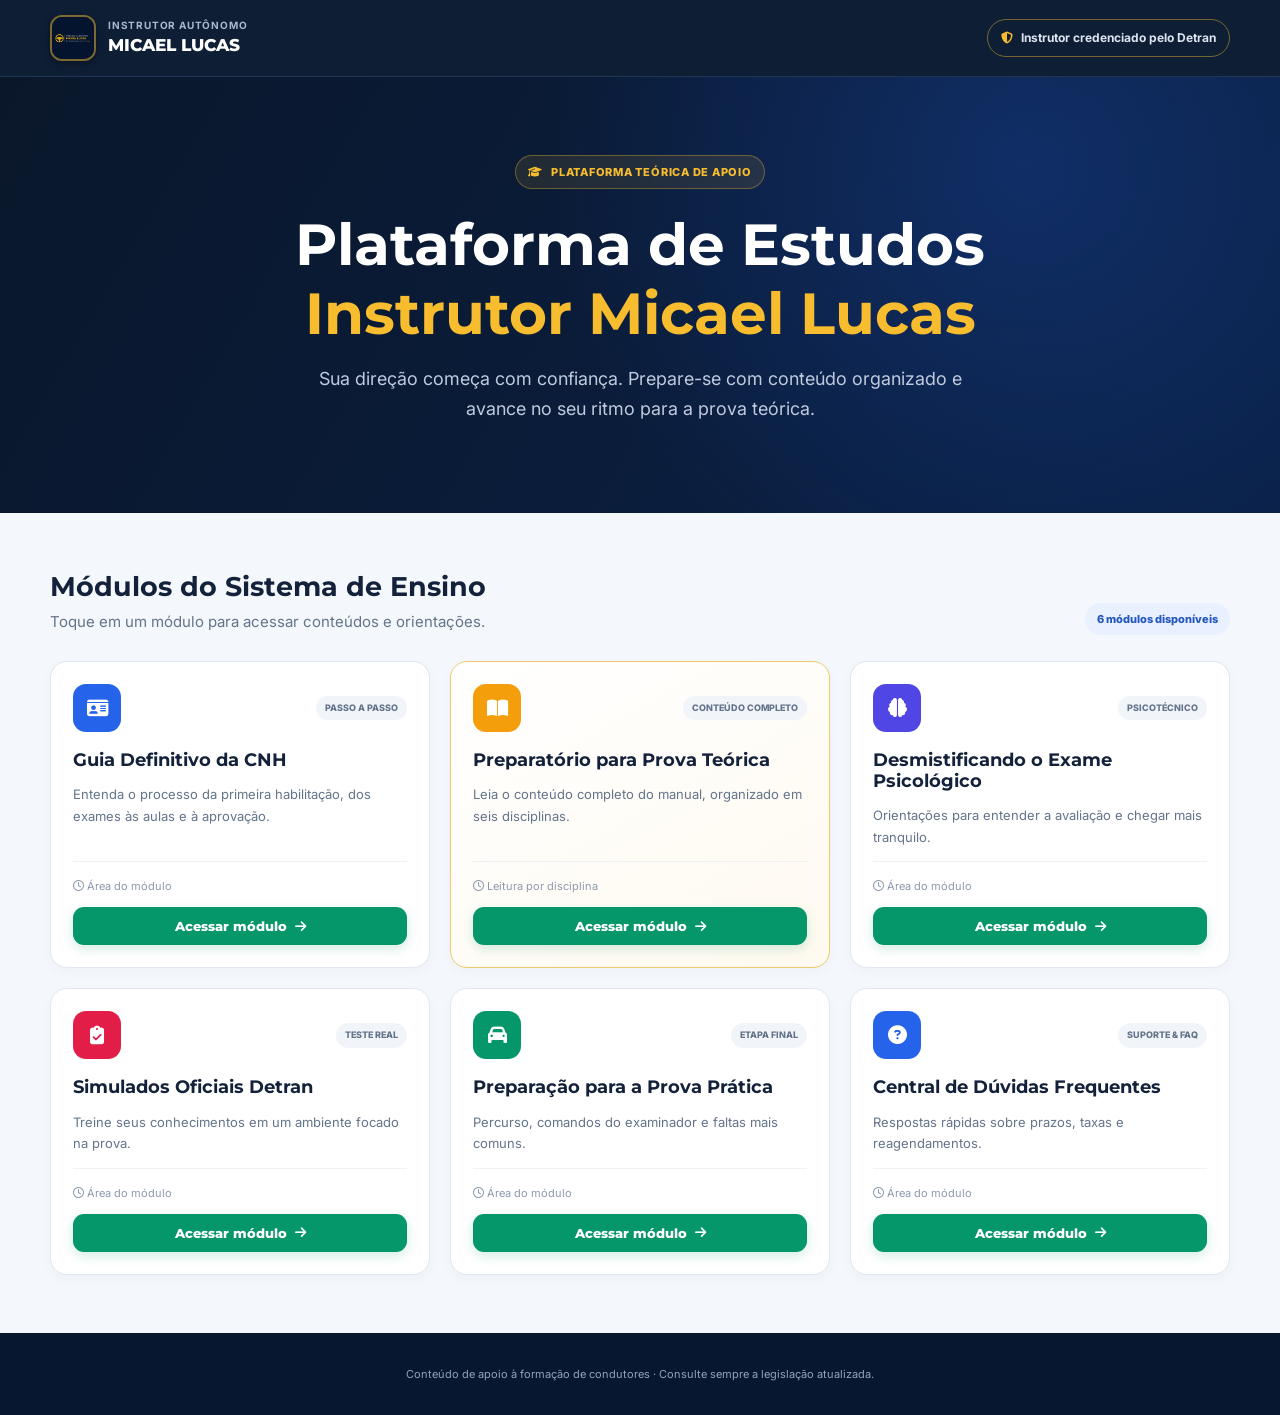
==== index.html @ 7f97b607 "Altera cor do botao Acessar modulo para verde" ====
<!doctype html><html lang="pt-BR"><head><meta charset="utf-8"><meta name="viewport" content="width=device-width,initial-scale=1"><title>Área do Aluno | Instrutor Micael Lucas</title><meta name="description" content="Apostila digital organizada para a preparação da prova teórica do Detran."><link rel="icon" type="image/jpeg" href="logomicaellucas.jpeg"><link rel="apple-touch-icon" href="logomicaellucas.jpeg"><link rel="preconnect" href="https://fonts.googleapis.com"><link rel="preconnect" href="https://fonts.gstatic.com" crossorigin><link href="https://fonts.googleapis.com/css2?family=Inter:wght@400;500;600;700&family=Montserrat:wght@600;700;800&display=swap" rel="stylesheet"><link href="https://cdnjs.cloudflare.com/ajax/libs/font-awesome/6.4.0/css/all.min.css" rel="stylesheet">
<style>
.study-visual{margin:30px 0;padding:22px;border-radius:16px;background:linear-gradient(135deg,#f7faff,#eef4ff);border:1px solid #dbe7fb}.study-visual-head{display:flex;align-items:center;gap:9px;margin-bottom:16px;font:800 14px Montserrat;color:#183766}.study-visual-grid{display:grid;grid-template-columns:repeat(3,1fr);gap:12px}.visual-card{min-height:125px;background:#fff;border:1px solid #dde6f2;border-radius:13px;padding:17px;display:flex;flex-direction:column;align-items:flex-start;gap:9px}.visual-card i{width:38px;height:38px;border-radius:10px;display:grid;place-items:center;background:color-mix(in srgb,var(--accent) 12%,white);color:var(--accent);font-size:17px}.visual-card strong{font:800 12px/1.35 Montserrat;color:#1c2d49}.visual-card span{color:#6c7b90;font:12px/1.45 Inter,sans-serif}.study-table-wrap{margin:30px 0;border:1px solid #dfe6ef;border-radius:15px;overflow:hidden}.study-table-title{display:flex;align-items:center;gap:9px;margin:0;padding:15px 18px;background:#f5f8fc;font:800 13px Montserrat;color:#263b5c}.study-table{width:100%;border-collapse:collapse;font:13px/1.5 Inter,sans-serif}.study-table th{background:#102746;color:#fff;text-align:left;padding:12px 15px;font-size:11px;text-transform:uppercase;letter-spacing:.04em}.study-table td{padding:12px 15px;border-top:1px solid #e6ebf2;vertical-align:top}.study-table tr:nth-child(even) td{background:#fafbfd}.exam-tip{margin:30px 0 5px;padding:17px 19px;border-left:4px solid var(--gold);border-radius:0 12px 12px 0;background:#fffbeb;font:14px/1.6 Inter,sans-serif;color:#54451b}.exam-tip strong{display:block;font-family:Montserrat,sans-serif;color:#7c5d00;margin-bottom:4px}.paper-content .study-visual,.paper-content .study-table-wrap,.paper-content .exam-tip{font-style:normal}.paper-content .study-visual p,.paper-content .study-table-wrap p,.paper-content .exam-tip p{margin:0}.paper-content .study-visual p:first-child:first-letter,.paper-content .study-table-wrap p:first-child:first-letter,.paper-content .exam-tip p:first-child:first-letter{float:none;font:inherit;margin:0;color:inherit}
:root{--navy:#07172f;--gold:#f7bd2f;--blue:#2563eb;--ink:#13213a;--muted:#64748b;--line:#e1e8f2;--bg:#f4f7fb;--green:#159669;--shadow:0 18px 45px #0f234117}*{box-sizing:border-box}html{scroll-behavior:smooth}body{margin:0;background:var(--bg);color:var(--ink);font:15px/1.65 Inter,sans-serif}button,input{font:inherit}button,a{cursor:pointer}a{text-decoration:none;color:inherit}h1,h2,h3{font-family:Montserrat,sans-serif;line-height:1.18;margin:0}.shell{width:min(1180px,calc(100% - 40px));margin:auto}
.topbar{position:sticky;top:0;z-index:50;background:#07172ff7;border-bottom:1px solid #203653;color:#fff}.nav{min-height:76px;display:flex;align-items:center;justify-content:space-between;gap:20px}.brand{display:flex;align-items:center;gap:12px}.brand-mark{width:43px;height:43px;border:1px solid #f7bd2f7a;border-radius:13px;display:grid;place-items:center;color:var(--gold)}.brand-logo{height:46px;width:46px;object-fit:cover;border-radius:12px;border:2px solid #f7bd2f7a;box-shadow:0 2px 8px #0006}.brand small{display:block;color:#aab8cd;font-weight:700;font-size:10px;letter-spacing:.08em}.brand strong{font:800 17px Montserrat}.credential{display:flex;align-items:center;gap:8px;padding:8px 13px;border:1px solid #f7bd2f73;border-radius:999px;color:#dce4ef;font-weight:700;font-size:12px}.credential i{color:var(--gold)}
.hero{background:radial-gradient(circle at 80% 20%,#2563eb3b,transparent 44%),linear-gradient(120deg,#0a172b,#0a2147);color:#fff;padding:78px 0 90px}.hero-inner{text-align:center;max-width:820px;margin:auto}.eyebrow{display:inline-flex;align-items:center;gap:8px;padding:7px 12px;border-radius:99px;background:#f7bd2f1a;border:1px solid #f7bd2f59;color:var(--gold);font-size:11px;font-weight:800;letter-spacing:.07em;text-transform:uppercase}.hero h1{font-size:clamp(36px,5vw,58px);margin:22px 0 16px}.hero h1 span{color:var(--gold)}.hero p{max-width:700px;color:#bfcbdd;font-size:18px;margin:auto}.btn{border:1px solid transparent;border-radius:11px;padding:12px 17px;font-weight:800;display:inline-flex;align-items:center;justify-content:center;gap:9px}.primary{background:var(--gold);color:#172033}
.section{padding:58px 0}.section-head{display:flex;align-items:end;justify-content:space-between;gap:24px;margin-bottom:26px}.section-head h2{font-size:27px}.section-head p{color:var(--muted);margin:7px 0 0}.pill{background:#e9f0ff;color:#2458bd;border-radius:99px;padding:7px 12px;font-size:11px;font-weight:800}.modules,.subjects{display:grid;grid-template-columns:repeat(3,1fr);gap:20px}.card,.subject{background:#fff;border:1px solid var(--line);border-radius:17px;padding:22px;box-shadow:0 4px 12px #0f172a08;transition:.2s;cursor:pointer}.card{display:flex;min-height:245px;flex-direction:column}.card:hover,.subject:hover{transform:translateY(-3px);box-shadow:var(--shadow)}.card-top{display:flex;justify-content:space-between;align-items:center;margin-bottom:18px}.icon{width:48px;height:48px;border-radius:13px;display:grid;place-items:center;background:var(--accent,#2563eb);color:#fff;font-size:19px}.tag{background:#f1f5f9;color:#64748b;border-radius:99px;padding:5px 9px;font-size:9px;font-weight:800}.card h3,.subject h3{font-size:18px}.card p,.subject p{color:var(--muted);font-size:13px}.card-foot{margin-top:auto;border-top:1px solid #edf1f6;padding-top:15px;display:flex;flex-direction:column;gap:12px;color:#8c99ad;font-size:11px}.card-action{width:100%;border:0;border-radius:11px;padding:11px 16px;background:#059669;color:#fff;font:800 13px Montserrat,sans-serif;display:inline-flex;align-items:center;justify-content:center;gap:8px;transition:.2s;box-shadow:0 4px 12px #0596692e}.card:hover .card-action{background:#047857}.card-action:disabled{color:#a4afbe}.featured{border-color:#eeca6d;background:linear-gradient(150deg,#fff,#fffaf0)}
.subhero{background:linear-gradient(120deg,var(--navy),#102f5d);color:#fff;padding:43px 0}.breadcrumb{display:flex;align-items:center;gap:9px;color:#aebbd0;font-size:12px;margin-bottom:20px;flex-wrap:wrap}.back-btn{border:1px solid #38506f;background:#122b4d;color:#fff;border-radius:9px;padding:8px 12px;font-weight:800;display:inline-flex;align-items:center;gap:8px}.subhero h1{font-size:clamp(30px,4vw,43px);margin:12px 0}.subhero p{color:#bdc9da;max-width:700px}.stats{display:flex;gap:10px;flex-wrap:wrap;margin-top:22px}.stat{background:#142d4f;border:1px solid #365171;padding:8px 12px;border-radius:9px;color:#d8e1ed;font-size:12px}.stat strong{color:var(--gold)}
.study-toolbar{background:#fff;border:1px solid var(--line);border-radius:16px;padding:18px 20px;margin-bottom:24px;display:flex;align-items:center;justify-content:space-between;gap:18px}.overall{flex:1}.overall-top{display:flex;justify-content:space-between;gap:12px;font-size:12px;font-weight:800}.progress-track{height:8px;border-radius:99px;background:#e9eef5;overflow:hidden;margin:9px 0}.progress-fill{height:100%;background:var(--blue);border-radius:inherit}.tip{color:var(--muted);font-size:12px;max-width:380px}.subject{position:relative;overflow:hidden}.subject:before{content:"";position:absolute;inset:0 auto 0 0;width:4px;background:var(--accent)}.number{position:absolute;right:18px;top:18px;color:#c7d0dc;font:800 26px Montserrat}.subject .icon{margin-bottom:18px}.subject p{min-height:62px}.subject-meta{display:flex;justify-content:space-between;color:#7e8da3;font-size:11px;font-weight:700}.subject button{width:100%;margin-top:17px;border:0;border-radius:10px;padding:11px;background:var(--navy);color:#fff;font-weight:800}.subject button:hover{background:var(--blue)}
.module-panel{max-width:850px;margin:auto;background:#fff;border:1px solid var(--line);border-radius:20px;padding:clamp(28px,5vw,56px);box-shadow:var(--shadow);text-align:center}.module-panel .icon{margin:0 auto 22px;width:64px;height:64px;font-size:25px}.module-panel h2{font-size:clamp(26px,4vw,38px);margin-bottom:14px}.module-panel p{color:var(--muted);font-size:16px;max-width:610px;margin:0 auto 28px}.module-panel .btn{background:var(--navy);color:#fff}.module-panel .soon{display:inline-block;margin-bottom:18px;padding:6px 11px;border-radius:99px;background:#fff4cf;color:#936600;font-size:11px;font-weight:800}
.reader{min-height:calc(100vh - 72px)}.reader-head{background:var(--navy);color:#fff;padding:24px 0}.reader-head-row{display:flex;justify-content:space-between;align-items:center;gap:24px}.reader-kicker{color:var(--gold);font-size:10px;font-weight:800;text-transform:uppercase}.reader-head h1{font-size:22px;margin-top:6px}.reader-actions{display:flex;gap:8px}.reader-actions .back-btn{background:transparent}.reader-progress{min-width:210px;color:#b9c6d8;font-size:11px;text-align:right}.reader-progress .progress-track{background:#2c405c}.reader-progress .progress-fill{background:var(--gold)}.reader-layout{display:grid;grid-template-columns:285px minmax(0,1fr);gap:28px;padding:30px 0 65px}.toc{position:sticky;top:102px;align-self:start;background:#fff;border:1px solid var(--line);border-radius:16px;overflow:hidden;max-height:calc(100vh - 125px);display:flex;flex-direction:column}.toc-head{padding:15px;border-bottom:1px solid var(--line)}.toc-title{font:800 13px Montserrat;margin-bottom:10px;display:flex;justify-content:space-between}.search{width:100%;border:1px solid #d5deea;border-radius:9px;padding:9px 11px}.toc-list{overflow:auto;padding:7px}.toc-item{width:100%;border:0;background:none;border-radius:9px;padding:9px;text-align:left;display:flex;gap:9px;align-items:center;color:#56657b;font-size:11px}.toc-item:hover{background:#f1f5f9}.toc-item.active{background:#eaf1ff;color:#1d4ed8;font-weight:800}.toc-item.done .page-dot{background:var(--green);color:#fff}.page-dot{width:27px;height:27px;flex:0 0 27px;border-radius:8px;background:#edf1f6;display:grid;place-items:center;font-size:9px}.reading-column{min-width:0}.paper{max-width:900px;margin:auto;background:#fff;border:1px solid var(--line);border-top:5px solid var(--accent,var(--blue));border-radius:18px;box-shadow:var(--shadow);padding:clamp(28px,5vw,62px);min-height:650px}.paper-label{display:flex;align-items:center;gap:8px;color:var(--accent,var(--blue));font-weight:800;font-size:11px;text-transform:uppercase;letter-spacing:.07em}.paper-label:before{content:"";width:22px;height:2px;background:currentColor}.paper h2{font-size:clamp(27px,4vw,39px);margin:12px 0 28px;padding-bottom:23px;border-bottom:1px solid var(--line)}.paper-content{font-family:Georgia,serif;font-size:18.5px;line-height:1.92;color:#26364e;max-width:760px}.paper-content p{margin:0 0 1.45em}.paper-content p:first-child:first-letter{float:left;font:700 55px/44px Montserrat;margin:8px 9px 0 0;color:var(--accent,var(--blue))}.reader-nav{max-width:900px;margin:24px auto 0;display:grid;grid-template-columns:1fr auto 1fr;align-items:center;gap:12px}.nav-btn{border:1px solid var(--line);background:#fff;border-radius:10px;padding:11px 15px;font-weight:800}.nav-btn.next{background:var(--blue);border-color:var(--blue);color:#fff;justify-self:end}.nav-btn:disabled{opacity:.35}.page-count{color:var(--muted);font-size:11px;font-weight:700}.empty{padding:22px;text-align:center;color:var(--muted)}.footer{background:var(--navy);color:#94a3b8;padding:32px 0;text-align:center;font-size:11px}
.subject-cover{overflow:hidden;border-radius:22px;background:linear-gradient(135deg,var(--accent),#07172f 82%);color:#fff;box-shadow:var(--shadow);margin-bottom:26px}.cover-inner{padding:clamp(32px,6vw,72px);display:grid;grid-template-columns:1fr auto;gap:35px;align-items:center}.cover-icon{width:110px;height:110px;border-radius:28px;background:#ffffff18;border:1px solid #ffffff38;display:grid;place-items:center;font-size:44px}.cover-kicker{font-size:11px;font-weight:800;letter-spacing:.1em;color:#fff3c4}.subject-cover h1{font-size:clamp(32px,5vw,54px);margin:12px 0}.subject-cover p{color:#e1e9f4;max-width:700px;font-size:16px}.cover-actions{display:flex;gap:11px;flex-wrap:wrap;margin-top:25px}.cover-actions .btn{background:#fff;color:var(--navy)}.cover-actions .outline{background:transparent;color:#fff;border-color:#ffffff66}.summary{background:#fff;border:1px solid var(--line);border-radius:18px;padding:clamp(22px,4vw,36px)}.summary-head{display:flex;justify-content:space-between;align-items:end;gap:20px;padding-bottom:18px;border-bottom:1px solid var(--line)}.summary-head h2{font-size:24px}.summary-head span{color:var(--muted);font-size:12px}.summary-list{display:grid;grid-template-columns:repeat(2,1fr);gap:9px 18px;padding-top:18px}.summary-item{border:1px solid #e8edf4;background:#f9fbfd;border-radius:11px;padding:12px;display:flex;align-items:center;gap:11px;text-align:left;color:#405069}.summary-item:hover{border-color:var(--accent);background:#fff}.summary-number{width:30px;height:30px;flex:0 0 30px;border-radius:9px;background:#e9eff8;display:grid;place-items:center;font-size:10px;font-weight:800}.summary-item.done .summary-number{background:var(--green);color:#fff}
@media(max-width:900px){.modules,.subjects{grid-template-columns:repeat(2,1fr)}.reader-layout{grid-template-columns:1fr}.toc{position:static;max-height:310px}.reader-progress{display:none}}@media(max-width:650px){.shell{width:min(100% - 26px,1180px)}.credential{display:none}.hero{padding:58px 0}.hero h1{font-size:35px}.modules,.subjects,.summary-list{grid-template-columns:1fr}.section{padding:42px 0}.section-head,.study-toolbar,.reader-head-row,.summary-head{align-items:flex-start;flex-direction:column}.cover-inner{grid-template-columns:1fr}.cover-icon{width:76px;height:76px;border-radius:20px;font-size:30px;grid-row:1}.reader-actions{width:100%}.reader-actions .back-btn{flex:1;justify-content:center}.paper{padding:28px 20px}.paper-content{font-size:16.5px}.reader-nav{grid-template-columns:1fr 1fr}.page-count{grid-column:1/-1;grid-row:1;text-align:center}.nav-btn{width:100%}.brand small{display:none}}
</style></head><body><header class="topbar"><div class="shell nav"><a class="brand" href="#inicio"><img src="logomicaellucas.jpeg" alt="Logo Instrutor Micael Lucas" class="brand-logo"><span><small>INSTRUTOR AUTÔNOMO</small><strong>MICAEL LUCAS</strong></span></a><span class="credential"><i class="fa-solid fa-shield-halved"></i> Instrutor credenciado pelo Detran</span></div></header><main id="app"></main><footer class="footer"><div class="shell">Conteúdo de apoio à formação de condutores · Consulte sempre a legislação atualizada.</div></footer>
<style>@media(max-width:650px){.study-visual-grid{grid-template-columns:1fr}.visual-card{min-height:0}.study-table-wrap{overflow-x:auto}.study-table{min-width:520px}.study-visual{padding:16px}}</style>
<script src="content/legislacao.js"></script><script src="content/direcao-defensiva.js"></script><script src="content/primeiros-socorros.js"></script><script src="content/cidadania.js"></script><script src="content/meio-ambiente.js"></script><script src="content/mecanica.js"></script>
<script>
const studyAids={
'legislacao:1':{v:[['fa-scale-balanced','CTB','Regras gerais do trânsito brasileiro'],['fa-building-columns','Sistema Nacional','Órgãos normativos e executivos'],['fa-road','Vias','Urbanas e rurais']],t:[['Estrutura','Função','Exemplo'],['Normativa','Cria e coordena normas','Contran e Cetran'],['Executiva','Aplica e fiscaliza','Senatran, Detran e órgãos rodoviários'],['Recursal','Julga recursos','Jari']],d:'Observe se a questão pergunta quem regulamenta, quem executa ou quem julga.'},
'legislacao:2':{v:[['fa-motorcycle','ACC e A','Ciclomotores e veículos de duas ou três rodas'],['fa-car-side','Categoria B','Automóveis dentro dos limites da categoria'],['fa-truck','C, D e E','Carga, passageiros e combinações']],t:[['Documento','Finalidade','Atenção'],['ACC','Condução de ciclomotores','Possui processo próprio'],['PPD','Permissão inicial para dirigir','Período probatório'],['CNH','Comprova a habilitação','Categoria compatível com o veículo']],d:'Memorize a diferença entre ACC, PPD e CNH.'},
'legislacao:3':{v:[['fa-arrow-right','Posicionamento','Respeite o lado e as faixas corretas'],['fa-car-rear','Distância','Mantenha espaço seguro à frente'],['fa-eye','Manobra segura','Observe, sinalize e execute']],t:[['Situação','Conduta segura','Evite'],['Ultrapassagem','Verificar sinalização e visibilidade','Iniciar sem espaço'],['Conversão','Sinalizar com antecedência','Mudança brusca'],['Marcha à ré','Somente pequenas manobras','Longas distâncias']],d:'Em circulação, pense na sequência: observar, sinalizar e executar com segurança.'},
'legislacao:4':{v:[['fa-triangle-exclamation','Infração','Descumprimento de norma'],['fa-file-invoice-dollar','Penalidade','Consequência administrativa'],['fa-gavel','Crime de trânsito','Responsabilidade penal']],t:[['Conceito','Representa','Consequência possível'],['Infração','Violação administrativa','Pontuação e multa'],['Penalidade','Medida aplicada','Suspensão ou cassação'],['Crime','Conduta penal','Detenção ou multa']],d:'Não confunda infração, penalidade e medida administrativa.'},
'legislacao:5':{v:[['fa-ban','Regulamentação','Obrigações e proibições'],['fa-triangle-exclamation','Advertência','Alerta de perigo'],['fa-circle-info','Indicação','Destinos e serviços']],t:[['Grupo','Função','Como estudar'],['Regulamentação','Determinar regras','Associe símbolo e obrigação'],['Advertência','Antecipar riscos','Identifique o perigo'],['Indicação','Orientar','Observe destinos e serviços']],d:'Estude as placas por família e finalidade.'},
'legislacao:6':{v:[['fa-road','Marcas viárias','Linhas e símbolos no pavimento'],['fa-traffic-light','Semáforos','Controlam os fluxos'],['fa-person','Gestos','Ordens de agentes e condutores']],t:[['Sinal','Local','Objetivo'],['Horizontal','Pavimento','Organizar movimentos'],['Semafórico','Interseções','Alternar passagem e parada'],['Gestos do agente','Operações','Dar ordens prioritárias']],d:'A ordem do agente prevalece sobre os demais sinais.'},
'direcao-defensiva:3':{v:[['fa-cloud-rain','Chuva','Reduza e amplie a distância'],['fa-moon','Pouca luz','Use corretamente a iluminação'],['fa-road-barrier','Via ruim','Antecipe buracos e obras']],t:[['Condição','Risco','Resposta'],['Chuva','Aquaplanagem','Menor velocidade e maior distância'],['Neblina','Baixa visibilidade','Iluminação e atenção'],['Pista irregular','Perda de controle','Evitar movimentos bruscos']],d:'Reduza a velocidade, aumente a distância e evite movimentos bruscos.'},
'direcao-defensiva:5':{v:[['fa-arrows-left-right','Espaço','Mantenha distância lateral'],['fa-car-burst','Previsão','Antecipe erros de terceiros'],['fa-gauge-simple-low','Velocidade','Adapte-se às condições']],t:[['Risco','Prevenção'],['Veículo da frente','Distância e atenção'],['Veículo de trás','Evitar frenagem brusca'],['Cruzamentos','Reduzir e observar'],['Curvas','Entrar em velocidade compatível']],d:'Conduza de modo a evitar o acidente mesmo diante do erro de outra pessoa.'},
'primeiros-socorros:1':{v:[['fa-shield-halved','Proteger','Evite que o acidente aumente'],['fa-triangle-exclamation','Sinalizar','Avise os demais usuários'],['fa-phone','Socorrer','Acione atendimento']],t:[['Ordem','Objetivo'],['1. Proteger','Segurança da cena'],['2. Sinalizar','Prevenir novos acidentes'],['3. Acionar','Chamar o serviço adequado'],['4. Avaliar','Observar sem agravar']],d:'A primeira obrigação é impedir novos acidentes.'},
'primeiros-socorros:3':{v:[['fa-lungs','Respiração','Observe se a vítima respira'],['fa-heart-pulse','Circulação','Verifique os sinais'],['fa-user-doctor','Treinamento','Técnicas avançadas exigem preparo']],t:[['Faça','Não faça'],['Acione o socorro','Não ofereça líquidos'],['Proteja e acalme','Não mova sem necessidade'],['Siga orientações','Não improvise técnicas']],d:'Desconfie de alternativas que mandam movimentar a vítima sem necessidade.'},
'meio-ambiente:3':{v:[['fa-smog','Emissões','Gases da combustão'],['fa-filter','Catalisador','Reduz substâncias nocivas'],['fa-screwdriver-wrench','Manutenção','Motor regulado polui menos']],t:[['Problema','Causa','Prevenção'],['Fumaça','Combustão inadequada','Revisão do motor'],['Consumo elevado','Manutenção deficiente','Inspeções periódicas'],['Ruído','Escapamento alterado','Conservar o sistema']],d:'Veículo bem conservado reduz consumo, ruído e poluentes.'},
'mecanica:4':{v:[['fa-circle-stop','Freio de serviço','Reduz ou para o veículo'],['fa-hand','Estacionamento','Mantém o veículo parado'],['fa-triangle-exclamation','Falhas','Ruídos ou perda de eficiência']],t:[['Sinal','Risco','Providência'],['Pedal diferente','Falha no sistema','Parar e avaliar'],['Ruído','Desgaste','Inspeção especializada'],['Desvio ao frear','Frenagem desigual','Manutenção imediata']],d:'Qualquer alteração nos freios exige avaliação.'},
'mecanica:6':{v:[['fa-circle-dot','Pneus','Calibragem e sulcos'],['fa-lightbulb','Iluminação','Ver e ser visto'],['fa-toolbox','Equipamentos','Itens obrigatórios']],t:[['Verificação','Observar','Quando'],['Pneus','Pressão e desgaste','Regularmente'],['Luzes','Funcionamento','Antes de dirigir à noite'],['Fluidos','Nível e vazamentos','Conforme o fabricante']],d:'Manutenção preventiva é mais segura que esperar uma falha.'}
};
function renderStudyAid(s,chapter){const a=studyAids[`${s.slug}:${chapter.number}`];if(!a)return'';let visual=`<section class="study-visual"><div class="study-visual-head"><i class="fa-solid fa-diagram-project"></i> Entenda visualmente</div><div class="study-visual-grid">${a.v.map(x=>`<div class="visual-card"><i class="fa-solid ${x[0]}"></i><strong>${x[1]}</strong><span>${x[2]}</span></div>`).join('')}</div></section>`;let table='';if(a.t){let [heads,...rows]=a.t;table=`<section class="study-table-wrap"><h3 class="study-table-title"><i class="fa-solid fa-table-list"></i> Quadro de revisão</h3><table class="study-table"><thead><tr>${heads.map(h=>`<th>${h}</th>`).join('')}</tr></thead><tbody>${rows.map(r=>`<tr>${r.map(c=>`<td>${c}</td>`).join('')}</tr>`).join('')}</tbody></table></section>`}return visual+table+`<aside class="exam-tip"><strong><i class="fa-solid fa-lightbulb"></i> Atenção para a prova</strong>${a.d}</aside>`}
</script>
<script>
const app=document.querySelector('#app'),subjects=window.manualSubjects||[];
const modules=[['#2563eb','fa-id-card','PASSO A PASSO','Guia Definitivo da CNH','Entenda o processo da primeira habilitação, dos exames às aulas e à aprovação.'],['#f59e0b','fa-book-open','CONTEÚDO COMPLETO','Preparatório para Prova Teórica','Leia o conteúdo completo do manual, organizado em seis disciplinas.'],['#4f46e5','fa-brain','PSICOTÉCNICO','Desmistificando o Exame Psicológico','Orientações para entender a avaliação e chegar mais tranquilo.'],['#e11d48','fa-clipboard-check','TESTE REAL','Simulados Oficiais Detran','Treine seus conhecimentos em um ambiente focado na prova.'],['#059669','fa-car','ETAPA FINAL','Preparação para a Prova Prática','Percurso, comandos do examinador e faltas mais comuns.'],['#2563eb','fa-circle-question','SUPORTE & FAQ','Central de Dúvidas Frequentes','Respostas rápidas sobre prazos, taxas e reagendamentos.']];
const chapterPlan={legislacao:[['Fundamentos da Legislação e Sistema de Trânsito',0,2],['Habilitação, Categorias e Documentos',2,5],['Normas de Circulação e Conduta',5,8],['Infrações, Penalidades e Crimes de Trânsito',8,11],['Sinalização Vertical e Placas',11,18],['Sinalização Horizontal, Semafórica e Gestos',18,22]],'direcao-defensiva':[['Princípios da Direção Defensiva',0,1],['Atenção, Comportamento e Responsabilidade',1,3],['Condições Adversas da Via e do Clima',3,6],['Condições do Condutor, Álcool e Sono',6,9],['Prevenção de Colisões e Condução Segura',9,14]],'primeiros-socorros':[['Segurança no Local do Acidente',0,1],['Sinalização e Acionamento do Socorro',1,2],['Avaliação da Vítima e Reanimação',2,4],['Desmaio, Choque e Hemorragias',4,6],['Fraturas, Traumas e Ferimentos',6,10]],cidadania:[['Cidadania, Direitos e Deveres no Trânsito',0,1],['Educação, Respeito e Campanhas de Trânsito',1,2],['Convivência Social e Mobilidade',2,3]],'meio-ambiente':[['Trânsito e Preservação do Meio Ambiente',0,1],['Órgãos Ambientais e Responsabilidade',1,2],['Poluição Veicular e Controle de Emissões',2,3],['Poluição Sonora, Água e Sustentabilidade',3,5]],mecanica:[['Manutenção Preventiva e Funcionamento do Veículo',0,1],['Motor e Sistema de Alimentação',1,2],['Transmissão e Conjunto de Força',2,3],['Sistema de Freios',3,4],['Direção, Suspensão e Segurança',4,5],['Pneus, Equipamentos e Cuidados Essenciais',5,7]]};
function totals(){return subjects.reduce((n,s)=>n+s.pages.length,0)}function esc(v){return v.replace(/[&<>"']/g,c=>({'&':'&amp;','<':'&lt;','>':'&gt;','"':'&quot;',"'":'&#39;'}[c]))}function paras(t){let a=t.match(/[^.!?]+[.!?]+|[^.!?]+$/g)||[t],g=[],c='';a.forEach(s=>{if(c.length>480){g.push(c.trim());c=''}c+=s+' '});if(c.trim())g.push(c.trim());return g.map(p=>'<p>'+esc(p)+'</p>').join('')}function topicTitle(p,i){let h=p.text.split(/[.!?]/)[0].replace(/^Capítulo\s+\d+\s*-?\s*/i,'').trim().replace(/\s+/g,' ');if(h.length>78)h=h.slice(0,78).replace(/\s+\S*$/,'')+'…';return h.length>7?h:'Tópico '+(i+1)}
function home(){app.innerHTML=`<section class="hero"><div class="shell hero-inner"><span class="eyebrow"><i class="fa-solid fa-graduation-cap"></i> Plataforma teórica de apoio</span><h1>Plataforma de Estudos<br><span>Instrutor Micael Lucas</span></h1><p>Sua direção começa com confiança. Prepare-se com conteúdo organizado e avance no seu ritmo para a prova teórica.</p></div></section><section class="section"><div class="shell"><div class="section-head"><div><h2>Módulos do Sistema de Ensino</h2><p>Toque em um módulo para acessar conteúdos e orientações.</p></div><span class="pill">6 módulos disponíveis</span></div><div class="modules">${modules.map((m,i)=>`<article class="card ${i===1?'featured':''}" data-module="${i}" style="--accent:${m[0]}"><div class="card-top"><span class="icon"><i class="fa-solid ${m[1]}"></i></span><span class="tag">${m[2]}</span></div><h3>${m[3]}</h3><p>${m[4]}</p><div class="card-foot"><span><i class="fa-regular fa-clock"></i> ${i===1?'Leitura por disciplina':'Área do módulo'}</span><button class="card-action" type="button">Acessar módulo <i class="fa-solid fa-arrow-right"></i></button></div></article>`).join('')}</div></div></section>`;document.querySelectorAll('[data-module]').forEach(b=>b.onclick=()=>location.hash='modulo/'+b.dataset.module)}
function guideCNH(){app.innerHTML=`<section class="subhero"><div class="shell"><div class="breadcrumb"><button class="back-btn" onclick="location.hash='inicio'"><i class="fa-solid fa-arrow-left"></i> Voltar ao início</button><span>Início</span><i class="fa-solid fa-chevron-right"></i><span>Guia Definitivo da CNH</span></div><span class="eyebrow"><i class="fa-solid fa-id-card"></i> PASSO A PASSO</span><h1>Guia Definitivo da CNH</h1><p>Tudo que você precisa saber sobre o processo da primeira habilitação, do início ao fim, de forma clara e sem enrolação.</p></div></section><section class="section"><div class="shell"><style>.guide-steps{display:flex;flex-direction:column;gap:0}.guide-step{display:grid;grid-template-columns:64px 1fr;gap:0 24px;position:relative}.guide-step:not(:last-child):before{content:'';position:absolute;left:31px;top:64px;bottom:0;width:2px;background:linear-gradient(var(--step-color,#2563eb),#e1e8f2);z-index:0}.guide-step-badge{width:64px;height:64px;border-radius:50%;background:var(--step-color,#2563eb);color:#fff;display:grid;place-items:center;font:800 22px Montserrat;flex-shrink:0;position:relative;z-index:1;box-shadow:0 4px 16px color-mix(in srgb,var(--step-color,#2563eb) 40%,transparent)}.guide-step-body{background:#fff;border:1px solid var(--line);border-left:4px solid var(--step-color,#2563eb);border-radius:0 16px 16px 0;padding:22px 26px;margin-bottom:28px}.guide-step-body h3{font:800 18px Montserrat;color:var(--ink);margin:0 0 10px;display:flex;align-items:center;gap:10px}.guide-step-body h3 i{color:var(--step-color,#2563eb)}.guide-step-body p{color:#455268;font-size:15px;line-height:1.7;margin:0 0 10px}.guide-step-body p:last-child{margin:0}.guide-tip{margin-top:14px;padding:12px 16px;border-radius:10px;background:color-mix(in srgb,var(--step-color,#2563eb) 9%,white);border:1px solid color-mix(in srgb,var(--step-color,#2563eb) 22%,white);font-size:13px;color:#3a4e6a;display:flex;gap:10px;align-items:flex-start}.guide-tip i{margin-top:2px;color:var(--step-color,#2563eb);flex-shrink:0}.guide-highlight{display:inline-block;background:var(--gold);color:#172033;border-radius:6px;padding:2px 8px;font-weight:800;font-size:14px}.guide-link{color:#2563eb;font-weight:700;text-decoration:underline}.guide-cats{display:flex;gap:10px;flex-wrap:wrap;margin-top:12px}.guide-cat{border:1px solid var(--line);border-radius:10px;padding:10px 14px;background:#f9fbfd;font-size:13px;font-weight:700;color:#2c3e55;display:flex;align-items:center;gap:8px}.guide-cat i{color:var(--step-color,#2563eb)}.guide-badge-ok{display:inline-flex;align-items:center;gap:6px;background:#dcfce7;color:#166534;border-radius:99px;padding:4px 11px;font-size:12px;font-weight:800}@media(max-width:600px){.guide-step{grid-template-columns:44px 1fr}.guide-step-badge{width:44px;height:44px;font-size:16px}.guide-step:not(:last-child):before{left:21px;top:44px}}</style><div class="section-head"><div><h2>Como tirar sua CNH — Passo a Passo</h2><p>Siga cada etapa com atenção. Não pule nenhuma!</p></div><span class="pill">7 etapas</span></div><div class="guide-steps"><div class="guide-step" style="--step-color:#7c3aed"><div class="guide-step-badge">1</div><div class="guide-step-body"><h3><i class="fa-solid fa-mobile-screen-button"></i> Baixe o aplicativo CNH Digital Brasil</h3><p>O ponto de partida de tudo é o <strong>aplicativo CNH Digital Brasil</strong>, disponível gratuitamente para <strong>Android</strong> e <strong>iPhone</strong>.</p><p>Dentro do aplicativo você vai realizar o <strong>Curso Teórico Online</strong> — assista todas as aulas e ao concluir o próprio app emite o <strong>Certificado de Conclusão</strong>. Guarde esse certificado, ele será exigido no Detran.</p><div class="guide-tip"><i class="fa-solid fa-circle-info"></i><span>Você não precisa imprimir nada. O certificado fica salvo digitalmente no próprio aplicativo.</span></div></div></div><div class="guide-step" style="--step-color:#2563eb"><div class="guide-step-badge">2</div><div class="guide-step-body"><h3><i class="fa-solid fa-building-columns"></i> Vá ao Detran para iniciar o processo</h3><p>Com o curso concluído, dirija-se pessoalmente a um posto do <strong>Detran</strong> para dar início à sua primeira habilitação. Leve o celular com o aplicativo da CNH Digital Brasil para que eles possam <strong>identificar sua conclusão do curso</strong>.</p><p>No Detran você vai:</p><ul style="margin:8px 0 12px;padding-left:20px;color:#455268;font-size:15px;line-height:2"><li>Escolher a <strong>categoria</strong> desejada (veja abaixo)</li><li>Agendar o <strong>exame psicotécnico</strong> (eles já indicam a clínica credenciada)</li><li>Pagar a <strong>taxa inicial</strong></li></ul><div class="guide-cats"><div class="guide-cat"><i class="fa-solid fa-motorcycle"></i> Apenas <strong>A</strong> (moto)</div><div class="guide-cat"><i class="fa-solid fa-car-side"></i> Apenas <strong>B</strong> (carro)</div><div class="guide-cat"><i class="fa-solid fa-car-side"></i><i class="fa-solid fa-motorcycle"></i> <strong>AB</strong> (moto + carro)</div></div><div class="guide-tip"><i class="fa-solid fa-triangle-exclamation"></i><span>As categorias <strong>C, D e E</strong> (caminhão, ônibus, combinados) só podem ser tiradas depois que você já tiver a categoria <strong>B</strong>.</span></div><div class="guide-tip" style="margin-top:8px"><i class="fa-solid fa-circle-dollar-to-slot"></i><span>A taxa paga no Detran é em torno de <span class="guide-highlight">R$ 180</span>. Este valor pode ser reajustado — verifique o valor atual no balcão.</span></div></div></div><div class="guide-step" style="--step-color:#0891b2"><div class="guide-step-badge">3</div><div class="guide-step-body"><h3><i class="fa-solid fa-brain"></i> Faça o exame psicotécnico</h3><p>No dia agendado, compareça à clínica indicada pelo Detran para realizar o <strong>exame psicotécnico</strong> (avaliação psicológica).</p><p>O resultado sai em até <span class="guide-highlight">7 dias</span>. Se não passar, fique tranquilo: você tem direito a um <strong>reteste gratuito</strong> — e muitas vezes o reteste é apenas na atividade em que você teve dificuldade.</p><div class="guide-tip"><i class="fa-solid fa-lightbulb"></i><span>Não é difícil. O segredo é <strong>prestar atenção</strong> durante as atividades e não se apressar. Respire fundo e vá com calma.</span></div></div></div><div class="guide-step" style="--step-color:#059669"><div class="guide-step-badge">4</div><div class="guide-step-body"><h3><i class="fa-solid fa-file-pen"></i> Estude e agende a prova teórica</h3><p>Com o psicotécnico aprovado, o próximo passo é a <strong>prova teórica</strong>. Esta plataforma tem o <strong>conteúdo completo</strong> organizado e simulados para você se preparar com segurança.</p><p>O agendamento é feito pelo site oficial do Detran-BA:</p><a class="guide-link" href="https://servicos.detran.ba.gov.br/" target="_blank" rel="noopener"><i class="fa-solid fa-arrow-up-right-from-square"></i> servicos.detran.ba.gov.br</a><div class="guide-tip" style="margin-top:14px"><i class="fa-solid fa-calendar-clock"></i><span>Agende assim que o resultado do psicotécnico aparecer no aplicativo CNH Digital Brasil. Com a alta demanda, a data mais próxima costuma ter no mínimo <strong>20 dias de espera</strong> — não deixe para última hora.</span></div></div></div><div class="guide-step" style="--step-color:#f59e0b"><div class="guide-step-badge">5</div><div class="guide-step-body"><h3><i class="fa-solid fa-car"></i> Aulas práticas com o Instrutor Micael Lucas</h3><p>Aprovado na teórica, chegou a hora das <strong>aulas práticas</strong>! O Instrutor Micael Lucas vai te guiar em tudo, do zero à aprovação.</p><p>Não sabe dirigir ainda? <strong>Sem problema</strong> — ele te ensina do absoluto início e te deixa pronto para enfrentar a prova com confiança.</p><ul style="margin:8px 0 12px;padding-left:20px;color:#455268;font-size:15px;line-height:2"><li>O mesmo <strong>carro e moto</strong> que você treina é o que você usa na prova</li><li>O instrutor <strong>vai com você</strong> no dia da prova prática</li><li>As provas práticas acontecem toda <strong>terça-feira</strong></li><li>Só é possível fazer <strong>um veículo por vez</strong> (moto ou carro)</li></ul><div class="guide-tip"><i class="fa-solid fa-star"></i><span>Você entra na prova conhecendo o veículo, o instrutor e o percurso — isso faz toda a diferença!</span></div></div></div><div class="guide-step" style="--step-color:#e11d48"><div class="guide-step-badge">6</div><div class="guide-step-body"><h3><i class="fa-solid fa-flag-checkered"></i> Prova prática — é a reta final!</h3><p>Com as aulas concluídas, você está pronto para a <strong>prova prática</strong>. Lembre-se: as provas são realizadas todas as <strong>terças-feiras</strong> e você faz <strong>um veículo por vez</strong>.</p><p>Se tiver feito a categoria AB, primeiro você faz a prova de um veículo e, depois de aprovado, agenda a prova do outro.</p><div class="guide-tip"><i class="fa-solid fa-check-circle"></i><span>O Instrutor Micael Lucas acompanha você até o final. Confie no treino — você chega preparado!</span></div></div></div><div class="guide-step" style="--step-color:#4f46e5"><div class="guide-step-badge">7</div><div class="guide-step-body"><h3><i class="fa-solid fa-id-card"></i> PPD e CNH definitiva — missão cumprida!</h3><p>Concluídas todas as etapas, você receberá a <strong>PPD (Permissão Para Dirigir)</strong>. Você fica com ela por <span class="guide-highlight">1 ano</span> dirigindo sem infrações graves.</p><p>Após esse período, sem pendências, sua <strong>CNH definitiva</strong> é emitida automaticamente.</p><div class="guide-tip"><i class="fa-solid fa-shield-halved"></i><span>Durante o ano da PPD, dirija com responsabilidade — qualquer infração grave pode reiniciar o prazo ou suspender seu direito.</span></div><div style="margin-top:16px"><span class="guide-badge-ok"><i class="fa-solid fa-check"></i> Você tem carteira de motorista!</span></div></div></div></div><div style="text-align:center;margin-top:10px"><button class="btn primary" onclick="location.hash='inicio'"><i class="fa-solid fa-arrow-left"></i> Voltar ao início</button></div></div></section>`}
function modulePage(index){const m=modules[index];if(!m){location.hash='inicio';return}if(Number(index)===1){location.hash='biblioteca';return}if(Number(index)===0){guideCNH();return}if(Number(index)===3){location.href='simulados.html';return}app.innerHTML=`<section class="subhero"><div class="shell"><div class="breadcrumb"><button class="back-btn" onclick="location.hash='inicio'"><i class="fa-solid fa-arrow-left"></i> Voltar ao início</button><span>Início</span><i class="fa-solid fa-chevron-right"></i><span>${m[3]}</span></div><span class="eyebrow"><i class="fa-solid ${m[1]}"></i> ${m[2]}</span><h1>${m[3]}</h1><p>${m[4]}</p></div></section><section class="section"><div class="shell"><div class="module-panel" style="--accent:${m[0]}"><span class="icon"><i class="fa-solid ${m[1]}"></i></span><span class="soon">CONTEÚDO EM PREPARAÇÃO</span><h2>Este módulo terá sua própria área</h2><p>O espaço já está organizado dentro do sistema. Aqui poderão entrar aulas, orientações, exercícios e materiais específicos deste módulo sem alterar a página inicial.</p><button class="btn" onclick="location.hash='inicio'"><i class="fa-solid fa-arrow-left"></i> Voltar aos módulos</button></div></div></section>`}
function library(){let total=totals();app.innerHTML=`<section class="subhero"><div class="shell"><div class="breadcrumb"><button class="back-btn" onclick="location.hash='inicio'"><i class="fa-solid fa-arrow-left"></i> Voltar ao início</button><span>Área do aluno</span><i class="fa-solid fa-chevron-right"></i><span>Apostila</span></div><span class="eyebrow"><i class="fa-solid fa-book-open"></i> Apostila digital</span><h1>Matérias da apostila</h1><p>Escolha uma matéria para abrir diretamente suas páginas de leitura.</p><div class="stats"><span class="stat"><strong>${subjects.length}</strong> matérias</span><span class="stat"><strong>${total}</strong> páginas no total</span></div></div></section><section class="section"><div class="shell"><div class="section-head"><div><h2>Escolha uma matéria</h2><p>Acesse o conteúdo completo e navegue pelas páginas de leitura.</p></div><span class="pill">Leitura por matéria</span></div><div class="subjects">${subjects.map((s,i)=>`<article class="subject" data-subject="${s.slug}" style="--accent:${s.accent}"><span class="number">${String(i+1).padStart(2,'0')}</span><span class="icon"><i class="fa-solid ${s.icon}"></i></span><h3>${s.title}</h3><p>${s.description}</p><div class="subject-meta"><span>${s.pages.length} páginas</span><span>Conteúdo completo</span></div><button type="button">Abrir matéria <i class="fa-solid fa-arrow-right"></i></button></article>`).join('')}</div></div></section>`;document.querySelectorAll('[data-subject]').forEach(b=>{let s=subjects.find(x=>x.slug===b.dataset.subject);b.onclick=()=>location.hash=`disciplina/${s.slug}/${s.pages[0].page}`})}
function cover(slug){let s=subjects.find(x=>x.slug===slug);if(!s){location.hash='biblioteca';return}let start=s.pages[0];app.innerHTML=`<section class="section"><div class="shell"><div class="breadcrumb"><button class="back-btn" onclick="location.hash='biblioteca'"><i class="fa-solid fa-arrow-left"></i> Voltar às disciplinas</button></div><article class="subject-cover" style="--accent:${s.accent}"><div class="cover-inner"><div><span class="cover-kicker">Apostila digital · Disciplina ${subjects.indexOf(s)+1}</span><h1>${s.title}</h1><p>${s.description}</p><div class="stats"><span class="stat"><strong>${s.pages.length}</strong> páginas</span></div><div class="cover-actions"><button class="btn" data-start><i class="fa-solid fa-book-open"></i> Começar leitura</button><button class="btn outline" onclick="document.querySelector('.summary').scrollIntoView({behavior:'smooth'})"><i class="fa-solid fa-list"></i> Ver sumário</button></div></div><span class="cover-icon"><i class="fa-solid ${s.icon}"></i></span></div></article><section class="summary" style="--accent:${s.accent}"><div class="summary-head"><div><span class="cover-kicker" style="color:${s.accent}">Visão geral</span><h2>Sumário</h2></div><span>${s.pages.length} tópicos de estudo</span></div><div class="summary-list">${s.pages.map((p,i)=>`<button class="summary-item" data-page="${p.page}"><span class="summary-number">${i+1}</span><span>${topicTitle(p,i)}</span></button>`).join('')}</div></section></div></section>`;document.querySelector('[data-start]').onclick=()=>location.hash=`disciplina/${s.slug}/${start.page}`;bind(s);scrollTo({top:0,behavior:'smooth'})}
function items(s,current,q=''){q=q.trim().toLowerCase();let ps=s.pages.map((p,i)=>({p,i})).filter(x=>!q||x.p.text.toLowerCase().includes(q)||topicTitle(x.p,x.i).toLowerCase().includes(q));if(!ps.length)return'<div class="empty">Nenhum assunto encontrado.</div>';return ps.map(({p,i})=>`<button class="toc-item ${p.page===current?'active':''}" data-page="${p.page}"><span class="page-dot">${i+1}</span><span>${topicTitle(p,i)}</span></button>`).join('')}function bind(s){document.querySelectorAll('[data-page]').forEach(b=>b.onclick=()=>location.hash=`disciplina/${s.slug}/${b.dataset.page}`)}function chaptersFor(s){return(chapterPlan[s.slug]||[[s.title,0,s.pages.length]]).map((c,i)=>({title:c[0],start:c[1],end:c[2],count:c[2]-c[1],number:i+1}))}function chapterItems(s,currentPage,q=''){q=q.trim().toLowerCase();let currentIndex=s.pages.findIndex(p=>p.page===Number(currentPage)),list=chaptersFor(s).filter(c=>!q||c.title.toLowerCase().includes(q));if(!list.length)return'<div class="empty">Nenhum capítulo encontrado.</div>';return list.map(c=>`<button class="toc-item ${currentIndex>=c.start&&currentIndex<c.end?'active':''}" data-chapter-start="${c.start}"><span class="page-dot">${c.number}</span><span style="display:flex;min-width:0;flex-direction:column;gap:2px"><strong style="font-size:12px;line-height:1.35">${c.title}</strong><small style="color:#8a98aa;font-size:10px">${c.count} ${c.count===1?'página':'páginas'}</small></span></button>`).join('')}function bindChapters(s){document.querySelectorAll('[data-chapter-start]').forEach(b=>b.onclick=()=>location.hash=`disciplina/${s.slug}/${s.pages[Number(b.dataset.chapterStart)].page}`)}
function reader(slug,requested){let s=subjects.find(x=>x.slug===slug);if(!s){location.hash='biblioteca';return}let i=s.pages.findIndex(p=>p.page===Number(requested));if(i<0)i=0;let p=s.pages[i],chapters=chaptersFor(s),chapter=chapters.find(c=>i>=c.start&&i<c.end)||chapters[0],chapterPage=i-chapter.start+1,isChapterStart=i===chapter.start,bodyText=p.text;if(i===0){bodyText=bodyText.replace(/^Capítulo\s+\d+\s*-\s*/i,'');if(bodyText.startsWith(s.title))bodyText=bodyText.slice(s.title.length).trim()}app.innerHTML=`<section class="reader"><div class="reader-head"><div class="shell reader-head-row"><div><span class="reader-kicker">Apostila digital</span><h1>${s.title}</h1></div><div class="reader-actions"><button class="back-btn" onclick="location.hash='biblioteca'"><i class="fa-solid fa-arrow-left"></i> Voltar às matérias</button></div></div></div><div class="shell reader-layout"><aside class="toc"><div class="toc-head"><div class="toc-title"><span>Capítulos da matéria</span><span>${chapters.length} capítulos</span></div><input class="search" id="search" type="search" placeholder="Buscar capítulo..."></div><div class="toc-list" id="toc">${chapterItems(s,p.page)}</div></aside><article class="reading-column"><div class="paper ${isChapterStart?'chapter-opening':'continuation'}" style="--accent:${s.accent}">${isChapterStart?`<span class="paper-label">Capítulo ${chapter.number}</span><h2>${chapter.title}</h2>`:''}<div class="paper-content">${isChapterStart?renderStudyAid(s,chapter):''}${paras(bodyText)}</div></div><div class="reader-nav"><button class="nav-btn" id="prev" ${i===0?'disabled':''}><i class="fa-solid fa-arrow-left"></i> Página anterior</button><span class="page-count">Página ${chapterPage} de ${chapter.count}</span><button class="nav-btn next" id="next" ${i===s.pages.length-1?'disabled':''}>Próxima página <i class="fa-solid fa-arrow-right"></i></button></div></article></div></section>`;prev.onclick=()=>go(s,i-1);next.onclick=()=>go(s,i+1);search.oninput=e=>{toc.innerHTML=chapterItems(s,p.page,e.target.value);bindChapters(s)};bindChapters(s);scrollTo({top:0,behavior:'smooth'})}function go(s,i){if(i>=0&&i<s.pages.length)location.hash=`disciplina/${s.slug}/${s.pages[i].page}`}
function router(){let r=(location.hash||'#inicio').slice(1).split('/');if(r[0]==='biblioteca')library();else if(r[0]==='simulados')location.href='simulados.html';else if(r[0]==='simulado')location.href='simulado.html?id=1';else if(r[0]==='disciplina')reader(r[1],r[2]);else if(r[0]==='modulo')modulePage(Number(r[1]));else home()}addEventListener('hashchange',router);router();
</script>
<script>document.addEventListener('DOMContentLoaded',function(){const iframe=document.querySelector('.playlist-frame iframe');if(iframe)iframe.src='https://www.youtube.com/embed/p0fCmRAM8wI?list=PLe8yNCAQGI10xQUNb6T5pSFF9lykBoKL1&index=1&rel=0'});addEventListener('hashchange',function(){setTimeout(function(){const iframe=document.querySelector('.playlist-frame iframe');if(iframe)iframe.src='https://www.youtube.com/embed/p0fCmRAM8wI?list=PLe8yNCAQGI10xQUNb6T5pSFF9lykBoKL1&index=1&rel=0'},50)})</script></body></html>
<style>.playlist-card{background:#fff;border:1px solid #e1e8f2;border-radius:18px;padding:22px;margin-bottom:26px;box-shadow:0 4px 12px #0f172a08}.playlist-card h2{font:800 24px Montserrat;margin:0 0 6px;color:#13213a}.playlist-card p{color:#64748b;margin:0 0 18px}.playlist-frame{position:relative;width:100%;aspect-ratio:16/9;overflow:hidden;border-radius:13px;background:#07172f}.playlist-frame iframe{position:absolute;inset:0;width:100%;height:100%;border:0}</style>
<script>(function(){function injectPlaylist(){if(!location.hash.startsWith('#biblioteca')||document.querySelector('.playlist-card'))return;const subjects=document.querySelector('.subjects');if(!subjects)return;const card=document.createElement('section');card.className='playlist-card';card.innerHTML='<h2><i class="fa-brands fa-youtube" style="color:#e11d48;margin-right:8px"></i>Aulas em vídeo</h2><p>Assista à playlist completa sem sair da plataforma.</p><div class="playlist-frame"><iframe src="https://www.youtube.com/embed/videoseries?list=PLe8yNCAQGI10xQUNb6T5pSFF9lykBoKL1" title="Playlist de aulas do Instrutor Micael Lucas" loading="lazy" allow="accelerometer; autoplay; clipboard-write; encrypted-media; gyroscope; picture-in-picture; web-share" allowfullscreen></iframe></div>';subjects.parentElement.insertBefore(card,subjects)}addEventListener('hashchange',function(){setTimeout(injectPlaylist,0)});setTimeout(injectPlaylist,0)})();</script>
<style>.study-choice-grid{display:grid;grid-template-columns:repeat(2,minmax(0,1fr));gap:22px;max-width:900px;margin:auto}.study-choice-card{background:#fff;border:1px solid var(--line);border-radius:20px;padding:34px 30px;box-shadow:var(--shadow);text-align:center}.study-choice-card h2{font-size:23px;margin:16px 0 10px}.study-choice-card p{color:var(--muted);min-height:52px;margin:0 auto 24px;max-width:330px}.study-choice-icon{width:70px;height:70px;border-radius:20px;display:grid;place-items:center;margin:auto;font-size:30px}.video-choice .study-choice-icon{background:#ffe8ed;color:#e11d48}.book-choice .study-choice-icon{background:#e8efff;color:#2563eb}.study-choice-card .btn{width:100%;background:var(--navy);color:#fff}.video-choice .btn{background:#e11d48}@media(max-width:650px){.study-choice-grid{grid-template-columns:1fr}.study-choice-card{padding:28px 22px}}</style><script>function studyChoice(){app.innerHTML='<section class="subhero"><div class="shell"><div class="breadcrumb"><button class="back-btn" onclick="location.hash=\'inicio\'"><i class="fa-solid fa-arrow-left"></i> Voltar ao início</button><span>Início</span><i class="fa-solid fa-chevron-right"></i><span>Área de Estudos</span></div><span class="eyebrow"><i class="fa-solid fa-book-open-reader"></i> ÁREA DE ESTUDOS</span><h1>Como você quer estudar?</h1><p>Escolha o formato que combina melhor com o seu ritmo de preparação.</p></div></section><section class="section"><div class="shell"><div class="study-choice-grid"><article class="study-choice-card video-choice"><span class="study-choice-icon"><i class="fa-solid fa-circle-play"></i></span><h2>Estudar por videoaula</h2><p>Assista às aulas em vídeo e acompanhe o conteúdo de forma prática e didática.</p><button class="btn" onclick="location.hash=\'videoaulas\'"><i class="fa-brands fa-youtube"></i> Estudar por videoaula</button></article><article class="study-choice-card book-choice"><span class="study-choice-icon"><i class="fa-solid fa-book-open"></i></span><h2>Estudar por apostila</h2><p>Leia o conteúdo completo organizado por disciplinas e avance no seu ritmo.</p><button class="btn" onclick="location.hash=\'biblioteca\'"><i class="fa-solid fa-book-open"></i> Estudar por apostila</button></article></div></div></section>'}const oldModulePage=modulePage;modulePage=function(index){if(Number(index)===1){studyChoice();return}oldModulePage(index)}</script>
<script>function videoPage(){app.innerHTML='<section class="subhero"><div class="shell"><div class="breadcrumb"><button class="back-btn" onclick="location.hash=\'modulo/1\'"><i class="fa-solid fa-arrow-left"></i> Voltar à área de estudos</button><span>Área de Estudos</span><i class="fa-solid fa-chevron-right"></i><span>Videoaulas</span></div><span class="eyebrow"><i class="fa-brands fa-youtube"></i> VIDEOAULAS</span><h1>Aulas em vídeo</h1><p>Assista às aulas sem sair da plataforma.</p></div></section><section class="section"><div class="shell"><div class="playlist-card"><h2><i class="fa-brands fa-youtube" style="color:#e11d48;margin-right:8px"></i>Playlist de aulas</h2><p>Escolha uma aula na playlist para começar seus estudos.</p><div class="playlist-frame"><iframe src="https://www.youtube.com/embed/p0fCmRAM8wI?list=PLe8yNCAQGI10xQUNb6T5pSFF9lykBoKL1&index=1&rel=0" title="Videoaulas" allow="accelerometer; autoplay; clipboard-write; encrypted-media; gyroscope; picture-in-picture; web-share" allowfullscreen></iframe></div></div></div></section>'}addEventListener('hashchange',function(){if(location.hash==='#videoaulas'){videoPage()}if(location.hash==='#biblioteca'){setTimeout(function(){const p=document.querySelector('.playlist-card');if(p)p.remove()},0)}})</script>
<script>const videoLessons=[['p0fCmRAM8wI','Aula 01 — CNH do Brasil — Curso Teórico DETRAN Completo'],['xQnfTIXiNUw','Aula 02'],['JlSlFJRYzEQ','Aula 03'],['6uXf3mwiqRU','Aula 04'],['Ip-eAD_rVew','Aula 05'],['pBkwqer5sTQ','Aula 06'],['1PBnKXzpPGc','Aula 07'],['9a8Am9J_Exc','Aula 08'],['vPx-Z9zoOJ4','Aula 09'],['EIhoQc5o43w','Aula 10'],['OXd5h27f0H0','Aula 11'],['VZ8mfw2frE8','Aula 12'],['cAaxRJN1zFQ','Aula 13'],['4S7fGehZSCU','Aula 14'],['N2gJovwGrZQ','Aula 15'],['BfANwiVNlXY','Aula 16']];function videoPage(){app.innerHTML='<section class="subhero"><div class="shell"><div class="breadcrumb"><button class="back-btn" onclick="location.hash=\'modulo/1\'"><i class="fa-solid fa-arrow-left"></i> Voltar à área de estudos</button><span>Área de Estudos</span><i class="fa-solid fa-chevron-right"></i><span>Videoaulas</span></div><span class="eyebrow"><i class="fa-brands fa-youtube"></i> VIDEOAULAS</span><h1>Aulas em vídeo</h1><p>Escolha uma aula para começar seus estudos.</p></div></section><section class="section"><div class="shell"><div class="video-layout"><div class="playlist-card"><div class="playlist-frame"><iframe id="lesson-player" src="https://www.youtube.com/embed/'+videoLessons[0][0]+'?rel=0" title="'+videoLessons[0][1]+'" allow="accelerometer; autoplay; clipboard-write; encrypted-media; gyroscope; picture-in-picture; web-share" allowfullscreen></iframe></div><h2 id="lesson-title" class="lesson-title">'+videoLessons[0][1]+'</h2></div><div class="lesson-list">'+videoLessons.map((v,i)=>'<button class="lesson-button '+(i===0?'active':'')+'" data-video="'+v[0]+'" data-title="'+v[1]+'"><span class="lesson-number">'+String(i+1).padStart(2,'0')+'</span><span>'+v[1]+'</span><i class="fa-solid fa-play"></i></button>').join('')+'</div></div></div></section>';document.querySelectorAll('.lesson-button').forEach(b=>b.onclick=()=>{document.querySelector('#lesson-player').src='https://www.youtube.com/embed/'+b.dataset.video+'?rel=0';document.querySelector('#lesson-player').title=b.dataset.title;document.querySelector('#lesson-title').textContent=b.dataset.title;document.querySelectorAll('.lesson-button').forEach(x=>x.classList.remove('active'));b.classList.add('active')})}</script>
<style>.video-layout{display:grid;grid-template-columns:minmax(0,1fr) 360px;gap:22px;align-items:start}.lesson-title{font-size:20px;margin:18px 4px 0}.lesson-list{display:flex;flex-direction:column;gap:8px;max-height:620px;overflow:auto}.lesson-button{display:flex;align-items:center;gap:11px;width:100%;padding:12px 13px;border:1px solid var(--line);border-radius:11px;background:#fff;color:#405069;text-align:left;font-weight:700;font-size:13px;cursor:pointer}.lesson-button:hover,.lesson-button.active{border-color:#e11d48;background:#fff5f7;color:#b91c3b}.lesson-number{width:30px;height:30px;flex:0 0 30px;border-radius:8px;background:#edf1f6;display:grid;place-items:center;font-size:10px}.lesson-button.active .lesson-number{background:#e11d48;color:#fff}.lesson-button i{margin-left:auto;font-size:11px}.lesson-button span:nth-child(2){flex:1}@media(max-width:900px){.video-layout{grid-template-columns:1fr}.lesson-list{max-height:none}}</style>
<script>if(typeof videoLessons!=='undefined')videoLessons[0][1]='Aula 1'</script>
<style>.video-credit{max-width:920px;margin:18px 0 0;padding:13px 16px;border:1px solid #f7bd2f55;border-radius:11px;background:#f7bd2f12;color:#dbe6f5;font-size:12px;line-height:1.6}.video-credit strong{color:#f7bd2f}</style><script>function addVideoCredit(){if(location.hash!=='#videoaulas'||document.querySelector('.video-credit'))return;const box=document.querySelector('.subhero .shell');if(!box)return;const credit=document.createElement('div');credit.className='video-credit';credit.innerHTML='<strong>Créditos e direitos autorais:</strong> todas as aulas pertencem ao Professor Renan, do canal Auto Escola em Minutos. Os vídeos são aulas gratuitas disponibilizadas no YouTube, e as visualizações são direcionadas diretamente para o canal original. Esta plataforma não é vendida: ela é disponibilizada exclusivamente para os alunos do Instrutor Micael Lucas.';box.appendChild(credit)}addEventListener('hashchange',function(){setTimeout(addVideoCredit,0)});setTimeout(addVideoCredit,0)</script>
<script>addEventListener('hashchange',function(){setTimeout(function(){const c=document.querySelector('.video-credit');if(c)c.innerHTML=c.innerHTML.replace('todas as aulas pertencem ao Professor Renan','todas as aulas são de direito reservado ao Professor Renan')},10)})</script>
<style>.psycho-content{max-width:1000px;margin:auto}.psycho-card{background:#fff;border:1px solid var(--line);border-radius:18px;padding:25px;margin-bottom:20px;box-shadow:0 4px 12px #0f172a08}.psycho-card h2{font-size:22px;margin-bottom:12px}.psycho-card p,.psycho-card li{color:#455268;line-height:1.7}.psycho-card ul{padding-left:22px}.psycho-example{width:100%;display:block;border:1px solid var(--line);border-radius:14px;margin-top:16px}.psycho-note{padding:14px 16px;border-left:4px solid var(--gold);background:#fffbeb;color:#54451b;border-radius:0 10px 10px 0;font-size:13px}</style><script>function psychotestPage(){app.innerHTML='<section class="subhero"><div class="shell"><div class="breadcrumb"><button class="back-btn" onclick="location.hash=\'inicio\'"><i class="fa-solid fa-arrow-left"></i> Voltar ao início</button><span>Início</span><i class="fa-solid fa-chevron-right"></i><span>Psicoteste</span></div><span class="eyebrow"><i class="fa-solid fa-brain"></i> PREPARAÇÃO</span><h1>Psicoteste do Detran</h1><p>Entenda a avaliação psicológica e pratique habilidades importantes para dirigir com segurança.</p></div></section><section class="section"><div class="shell psycho-content"><article class="psycho-card"><h2>O que é avaliado?</h2><p>A avaliação psicológica, conhecida popularmente como psicoteste, verifica características importantes para a condução segura.</p><ul><li>Atenção concentrada e dividida;</li><li>Memória e percepção visual;</li><li>Raciocínio lógico;</li><li>Coordenação motora;</li><li>Controle emocional e tomada de decisões;</li><li>Comportamento e responsabilidade no trânsito.</li></ul></article><article class="psycho-card"><h2>Como se preparar</h2><ul><li>Durma bem e alimente-se normalmente;</li><li>Chegue com antecedência e leve documento oficial;</li><li>Preste atenção às instruções do psicólogo;</li><li>Faça os exercícios com calma, sem tentar adivinhar respostas;</li><li>Não é uma prova de legislação, placas ou direção.</li></ul><div class="psycho-note"><strong>Importante:</strong> o resultado depende da avaliação profissional. Os exercícios abaixo servem apenas para familiarização e treino.</div></article><article class="psycho-card"><h2>Exemplos de exercícios</h2><p>Veja alguns formatos de atividades que podem desenvolver atenção, memória, raciocínio e percepção visual.</p><img class="psycho-example" src="assets/psicoteste-exemplos.svg" alt="Infográfico com exemplos de treino de atenção, memória visual, raciocínio e percepção"></article><article class="psycho-card"><h2>Resultado e recurso</h2><p>Se o resultado for inapto, procure a clínica ou o Detran-BA para saber os prazos e procedimentos de nova avaliação ou recurso. As regras podem mudar, por isso confirme sempre nos canais oficiais.</p><button class="btn" onclick="location.hash=\'inicio\'"><i class="fa-solid fa-arrow-left"></i> Voltar aos módulos</button></article></div></section>'}const previousModulePage=modulePage;modulePage=function(index){if(Number(index)===2){psychotestPage();return}previousModulePage(index)}</script>
<style>.faq-content{max-width:950px;margin:auto}.faq-intro{background:#fff;border:1px solid var(--line);border-radius:18px;padding:24px;margin-bottom:20px}.faq-intro p{color:var(--muted);margin:8px 0 0}.faq-list{display:grid;gap:12px}.faq-item{background:#fff;border:1px solid var(--line);border-radius:14px;overflow:hidden}.faq-item summary{cursor:pointer;list-style:none;padding:18px 20px;font:800 15px Montserrat;color:var(--ink);display:flex;align-items:center;justify-content:space-between;gap:15px}.faq-item summary::-webkit-details-marker{display:none}.faq-item summary:after{content:'+';font:800 22px Inter;color:var(--blue)}.faq-item[open] summary:after{content:'−'}.faq-answer{padding:0 20px 18px;color:#455268;line-height:1.7;font-size:14px}.faq-answer strong{color:var(--ink)}.faq-contact{margin-top:20px;background:#eef4ff;border:1px solid #cbdcff;border-radius:14px;padding:18px;color:#29476f;font-size:14px}</style><script>function faqPage(){const faqs=[['O que preciso fazer primeiro para tirar a CNH?','Inicie o processo no Detran-BA, faça o cadastro e siga as etapas indicadas: avaliação psicológica, exames, curso teórico, prova teórica, aulas práticas e prova prática. A ordem e os procedimentos devem ser confirmados no canal oficial do Detran.'],['O que é o psicoteste?','É a avaliação psicológica realizada por profissional credenciado. Ela pode avaliar atenção, memória, raciocínio, percepção, coordenação e controle emocional. Não é uma prova de legislação.'],['Como estudar para a prova teórica?','Use a apostila por disciplina, assista às videoaulas e faça os simulados. Estude um pouco todos os dias e revise os assuntos em que tiver mais dificuldade.'],['O que levar no dia da avaliação psicológica?','Leve documento oficial com foto, comprovante ou guia exigida pelo atendimento e chegue com antecedência. Confirme previamente com a clínica se há alguma exigência adicional.'],['O que acontece se eu não passar no psicoteste?','Procure a clínica ou o Detran-BA para saber o motivo registrado, os prazos e as regras para nova avaliação ou recurso. Não deixe de confirmar o procedimento oficial.'],['Como funciona a prova teórica?','A prova verifica o conteúdo estudado, incluindo legislação, sinalização, direção defensiva, primeiros socorros, cidadania, meio ambiente e mecânica. O formato e a quantidade de questões devem ser confirmados no Detran-BA.'],['Posso fazer simulados várias vezes?','Sim. Repetir os simulados ajuda a identificar os temas que precisam de revisão. O simulado é uma ferramenta de treino e não substitui a prova oficial.'],['Como são as aulas práticas?','Nas aulas práticas você aprende comandos, controle do veículo, circulação, estacionamento e os procedimentos cobrados no exame. Siga as orientações do instrutor e pratique com segurança.'],['Se eu reprovar, posso tentar novamente?','Em regra, existem procedimentos para refazer exames, mas os prazos, taxas e agendamentos devem ser confirmados diretamente com o Detran-BA ou com o instrutor.'],['Esta plataforma substitui o Detran ou a autoescola?','Não. Ela é uma plataforma de apoio disponibilizada aos alunos do Instrutor Micael Lucas. Para regras, taxas, documentos e agendamentos, consulte sempre o Detran-BA.']];app.innerHTML='<section class="subhero"><div class="shell"><div class="breadcrumb"><button class="back-btn" onclick="location.hash=\'inicio\'"><i class="fa-solid fa-arrow-left"></i> Voltar ao início</button><span>Início</span><i class="fa-solid fa-chevron-right"></i><span>Central de Dúvidas</span></div><span class="eyebrow"><i class="fa-solid fa-circle-question"></i> SUPORTE AO ALUNO</span><h1>Central de Dúvidas</h1><p>Encontre respostas rápidas para estudar e avançar no processo da sua habilitação.</p></div></section><section class="section"><div class="shell faq-content"><div class="faq-intro"><h2>Perguntas frequentes</h2><p>Abra uma pergunta para ver a resposta. Se sua dúvida não estiver aqui, fale diretamente com o Instrutor Micael Lucas.</p></div><div class="faq-list">'+faqs.map((f,i)=>'<details class="faq-item" '+(i===0?'open':'')+'><summary>'+f[0]+'</summary><div class="faq-answer">'+f[1]+'</div></details>').join('')+'</div><div class="faq-contact"><strong>Importante:</strong> informações sobre taxas, datas, documentos e procedimentos podem mudar. Confirme sempre no Detran-BA e nos canais oficiais.</div></div></section>'}const moduleBeforeFaq=modulePage;modulePage=function(index){if(Number(index)===5){faqPage();return}moduleBeforeFaq(index)}</script>
<style>@media(max-width:650px){html,body{width:100%;overflow-x:hidden}.shell{width:calc(100% - 24px);max-width:none}.topbar{position:sticky}.nav{min-height:64px;gap:10px}.brand{gap:8px}.brand-logo{width:38px;height:38px}.brand strong{font-size:14px}.hero{padding:44px 0 52px}.hero h1{font-size:clamp(30px,9vw,40px);line-height:1.12;margin:16px 0 12px}.hero p{font-size:15px;line-height:1.55}.section{padding:30px 0}.section-head{gap:12px;margin-bottom:18px}.section-head h2{font-size:22px}.section-head p{font-size:13px}.modules,.subjects{grid-template-columns:1fr;gap:14px}.card,.subject{padding:18px;border-radius:14px;min-height:0}.card h3,.subject h3{font-size:17px}.card p,.subject p{font-size:13px;min-height:0}.card-foot{gap:8px;align-items:flex-end}.card-action{font-size:12px;text-align:right}.subhero{padding:28px 0 32px}.subhero h1{font-size:clamp(27px,8vw,37px);margin:10px 0}.subhero p{font-size:14px;line-height:1.55;margin:8px 0 0}.breadcrumb{gap:6px;font-size:11px;margin-bottom:14px}.back-btn{padding:8px 10px;font-size:11px}.eyebrow{font-size:10px;padding:6px 10px}.module-panel{padding:26px 18px;border-radius:16px}.module-panel h2{font-size:25px}.module-panel p{font-size:14px}.study-choice-grid,.video-layout{grid-template-columns:1fr;gap:14px}.study-choice-card{padding:24px 18px}.study-choice-card h2{font-size:20px}.study-choice-card p{min-height:0;font-size:13px}.playlist-card,.psycho-card,.faq-intro{padding:17px;border-radius:14px}.playlist-card h2,.psycho-card h2,.faq-intro h2{font-size:20px}.playlist-card p{font-size:13px}.playlist-frame{border-radius:10px}.lesson-list{gap:7px}.lesson-button{padding:10px;font-size:12px;gap:8px}.lesson-number{width:27px;height:27px;flex-basis:27px}.lesson-title{font-size:17px}.psycho-card p,.psycho-card li,.faq-answer{font-size:13px}.psycho-example{border-radius:10px}.faq-item summary{padding:15px;font-size:13px;line-height:1.4}.faq-answer{padding:0 15px 15px}.faq-contact{font-size:12px;padding:14px}.reader-head{padding:18px 0}.reader-head h1{font-size:19px}.reader-layout{padding:18px 0 40px;gap:16px}.toc{max-height:240px;border-radius:12px}.toc-head{padding:12px}.toc-title{font-size:12px}.paper{padding:22px 16px;border-radius:14px;min-height:0}.paper h2{font-size:27px;margin:10px 0 20px;padding-bottom:16px}.paper-content{font-size:16px;line-height:1.75}.paper-content p{margin-bottom:1.15em}.reader-nav{gap:8px;margin-top:16px}.nav-btn{padding:10px 8px;font-size:11px}.footer{padding:24px 12px;font-size:10px}.stats{gap:7px}.stat{font-size:11px;padding:7px 9px}.summary{padding:18px;border-radius:14px}.summary-list{grid-template-columns:1fr}.summary-item{font-size:12px}.cover-inner{padding:28px 20px}.subject-cover h1{font-size:32px}.cover-actions .btn,.module-panel .btn,.study-choice-card .btn{width:100%}.btn{padding:11px 13px;font-size:12px}.video-credit{font-size:11px;padding:11px 12px}.video-credit strong{display:inline}.guide-step{grid-template-columns:38px 1fr;gap:0 12px}.guide-step-badge{width:38px;height:38px;font-size:14px}.guide-step-body{padding:16px 14px;margin-bottom:18px}.guide-step-body h3{font-size:15px}.guide-step-body p,.guide-step-body li{font-size:13px;line-height:1.6}}
</style>
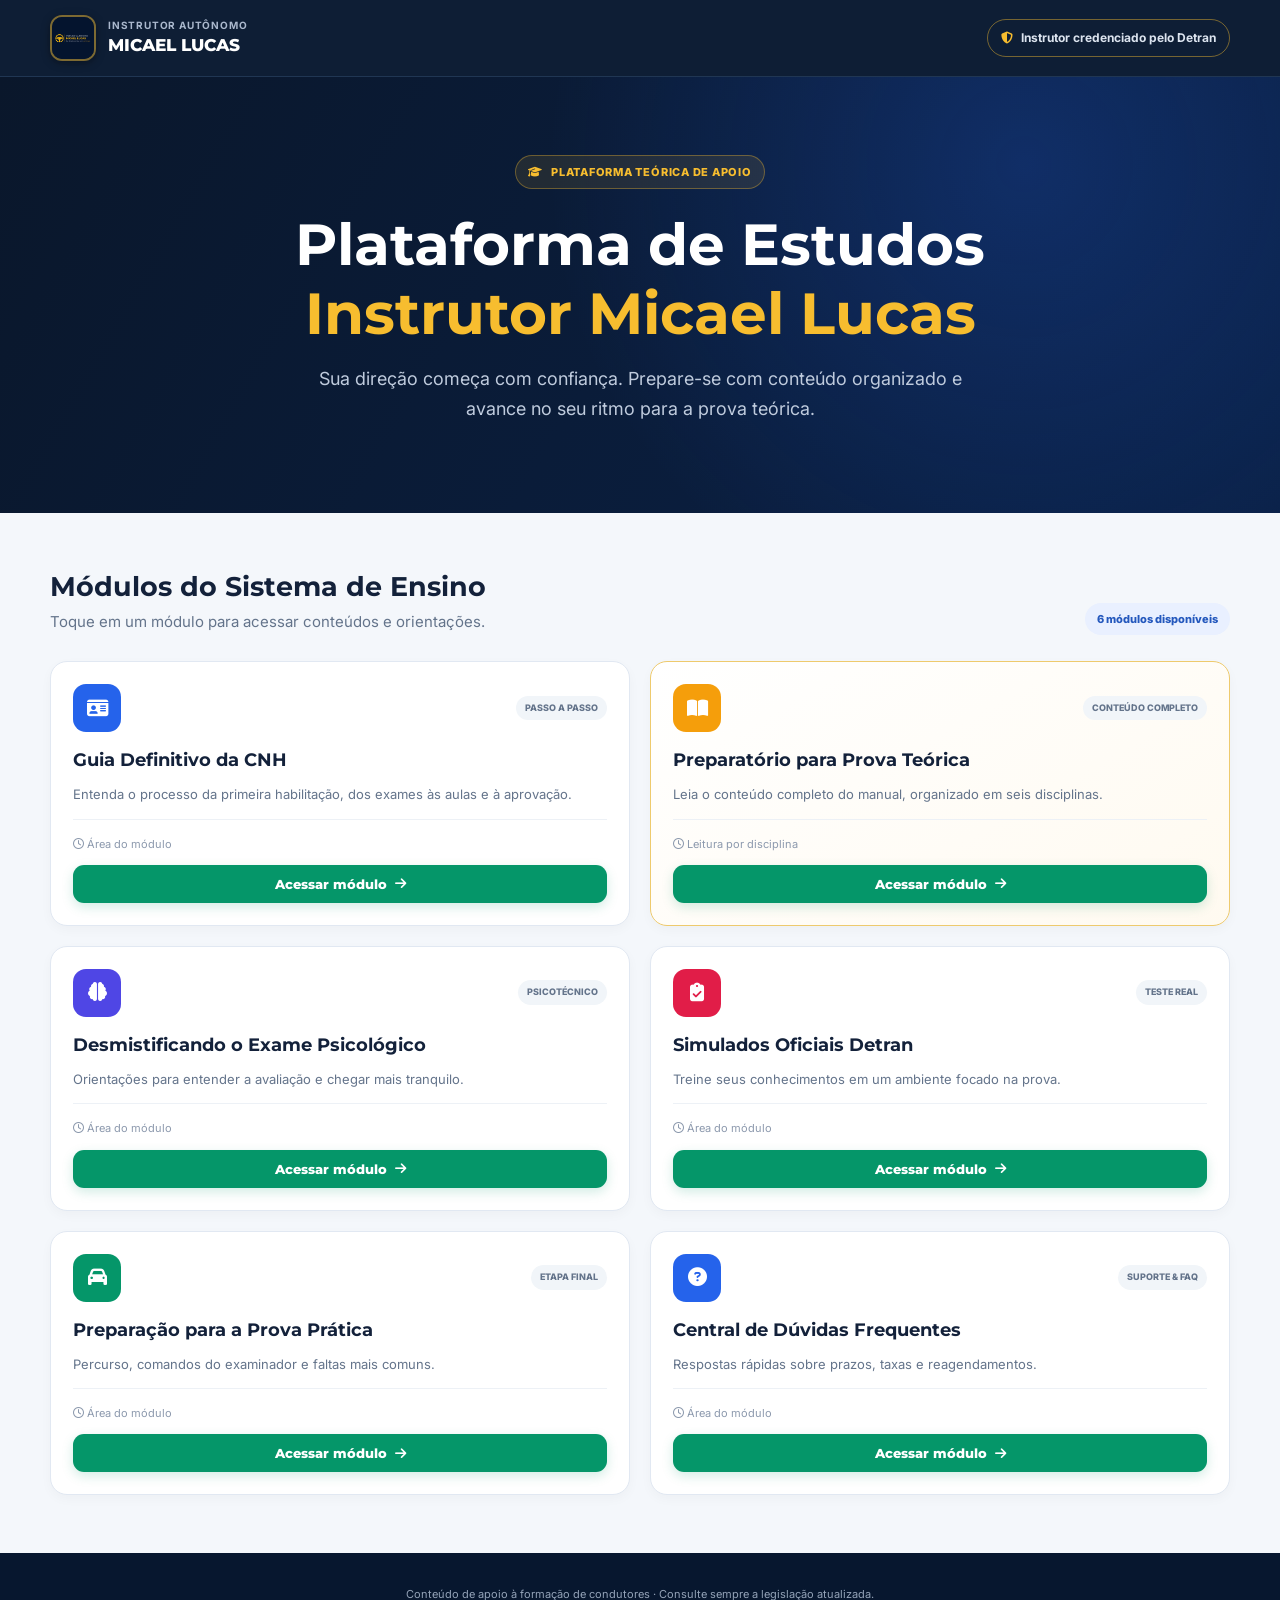
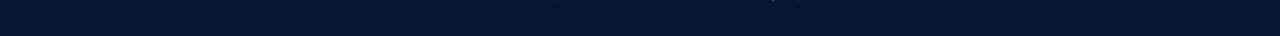
==== commit 94705aa1: "Organiza os modulos de 2 em 2 na pagina inicial e no menu mobile" ====
--- a/index.html
+++ b/index.html
@@ -4,13 +4,13 @@
 :root{--navy:#07172f;--gold:#f7bd2f;--blue:#2563eb;--ink:#13213a;--muted:#64748b;--line:#e1e8f2;--bg:#f4f7fb;--green:#159669;--shadow:0 18px 45px #0f234117}*{box-sizing:border-box}html{scroll-behavior:smooth}body{margin:0;background:var(--bg);color:var(--ink);font:15px/1.65 Inter,sans-serif}button,input{font:inherit}button,a{cursor:pointer}a{text-decoration:none;color:inherit}h1,h2,h3{font-family:Montserrat,sans-serif;line-height:1.18;margin:0}.shell{width:min(1180px,calc(100% - 40px));margin:auto}
 .topbar{position:sticky;top:0;z-index:50;background:#07172ff7;border-bottom:1px solid #203653;color:#fff}.nav{min-height:76px;display:flex;align-items:center;justify-content:space-between;gap:20px}.brand{display:flex;align-items:center;gap:12px}.brand-mark{width:43px;height:43px;border:1px solid #f7bd2f7a;border-radius:13px;display:grid;place-items:center;color:var(--gold)}.brand-logo{height:46px;width:46px;object-fit:cover;border-radius:12px;border:2px solid #f7bd2f7a;box-shadow:0 2px 8px #0006}.brand small{display:block;color:#aab8cd;font-weight:700;font-size:10px;letter-spacing:.08em}.brand strong{font:800 17px Montserrat}.credential{display:flex;align-items:center;gap:8px;padding:8px 13px;border:1px solid #f7bd2f73;border-radius:999px;color:#dce4ef;font-weight:700;font-size:12px}.credential i{color:var(--gold)}
 .hero{background:radial-gradient(circle at 80% 20%,#2563eb3b,transparent 44%),linear-gradient(120deg,#0a172b,#0a2147);color:#fff;padding:78px 0 90px}.hero-inner{text-align:center;max-width:820px;margin:auto}.eyebrow{display:inline-flex;align-items:center;gap:8px;padding:7px 12px;border-radius:99px;background:#f7bd2f1a;border:1px solid #f7bd2f59;color:var(--gold);font-size:11px;font-weight:800;letter-spacing:.07em;text-transform:uppercase}.hero h1{font-size:clamp(36px,5vw,58px);margin:22px 0 16px}.hero h1 span{color:var(--gold)}.hero p{max-width:700px;color:#bfcbdd;font-size:18px;margin:auto}.btn{border:1px solid transparent;border-radius:11px;padding:12px 17px;font-weight:800;display:inline-flex;align-items:center;justify-content:center;gap:9px}.primary{background:var(--gold);color:#172033}
-.section{padding:58px 0}.section-head{display:flex;align-items:end;justify-content:space-between;gap:24px;margin-bottom:26px}.section-head h2{font-size:27px}.section-head p{color:var(--muted);margin:7px 0 0}.pill{background:#e9f0ff;color:#2458bd;border-radius:99px;padding:7px 12px;font-size:11px;font-weight:800}.modules,.subjects{display:grid;grid-template-columns:repeat(3,1fr);gap:20px}.card,.subject{background:#fff;border:1px solid var(--line);border-radius:17px;padding:22px;box-shadow:0 4px 12px #0f172a08;transition:.2s;cursor:pointer}.card{display:flex;min-height:245px;flex-direction:column}.card:hover,.subject:hover{transform:translateY(-3px);box-shadow:var(--shadow)}.card-top{display:flex;justify-content:space-between;align-items:center;margin-bottom:18px}.icon{width:48px;height:48px;border-radius:13px;display:grid;place-items:center;background:var(--accent,#2563eb);color:#fff;font-size:19px}.tag{background:#f1f5f9;color:#64748b;border-radius:99px;padding:5px 9px;font-size:9px;font-weight:800}.card h3,.subject h3{font-size:18px}.card p,.subject p{color:var(--muted);font-size:13px}.card-foot{margin-top:auto;border-top:1px solid #edf1f6;padding-top:15px;display:flex;flex-direction:column;gap:12px;color:#8c99ad;font-size:11px}.card-action{width:100%;border:0;border-radius:11px;padding:11px 16px;background:#059669;color:#fff;font:800 13px Montserrat,sans-serif;display:inline-flex;align-items:center;justify-content:center;gap:8px;transition:.2s;box-shadow:0 4px 12px #0596692e}.card:hover .card-action{background:#047857}.card-action:disabled{color:#a4afbe}.featured{border-color:#eeca6d;background:linear-gradient(150deg,#fff,#fffaf0)}
+.section{padding:58px 0}.section-head{display:flex;align-items:end;justify-content:space-between;gap:24px;margin-bottom:26px}.section-head h2{font-size:27px}.section-head p{color:var(--muted);margin:7px 0 0}.pill{background:#e9f0ff;color:#2458bd;border-radius:99px;padding:7px 12px;font-size:11px;font-weight:800}.modules{display:grid;grid-template-columns:repeat(2,1fr);gap:20px}.subjects{display:grid;grid-template-columns:repeat(3,1fr);gap:20px}.card,.subject{background:#fff;border:1px solid var(--line);border-radius:17px;padding:22px;box-shadow:0 4px 12px #0f172a08;transition:.2s;cursor:pointer}.card{display:flex;min-height:245px;flex-direction:column}.card:hover,.subject:hover{transform:translateY(-3px);box-shadow:var(--shadow)}.card-top{display:flex;justify-content:space-between;align-items:center;margin-bottom:18px}.icon{width:48px;height:48px;border-radius:13px;display:grid;place-items:center;background:var(--accent,#2563eb);color:#fff;font-size:19px}.tag{background:#f1f5f9;color:#64748b;border-radius:99px;padding:5px 9px;font-size:9px;font-weight:800}.card h3,.subject h3{font-size:18px}.card p,.subject p{color:var(--muted);font-size:13px}.card-foot{margin-top:auto;border-top:1px solid #edf1f6;padding-top:15px;display:flex;flex-direction:column;gap:12px;color:#8c99ad;font-size:11px}.card-action{width:100%;border:0;border-radius:11px;padding:11px 16px;background:#059669;color:#fff;font:800 13px Montserrat,sans-serif;display:inline-flex;align-items:center;justify-content:center;gap:8px;transition:.2s;box-shadow:0 4px 12px #0596692e}.card:hover .card-action{background:#047857}.card-action:disabled{color:#a4afbe}.featured{border-color:#eeca6d;background:linear-gradient(150deg,#fff,#fffaf0)}
 .subhero{background:linear-gradient(120deg,var(--navy),#102f5d);color:#fff;padding:43px 0}.breadcrumb{display:flex;align-items:center;gap:9px;color:#aebbd0;font-size:12px;margin-bottom:20px;flex-wrap:wrap}.back-btn{border:1px solid #38506f;background:#122b4d;color:#fff;border-radius:9px;padding:8px 12px;font-weight:800;display:inline-flex;align-items:center;gap:8px}.subhero h1{font-size:clamp(30px,4vw,43px);margin:12px 0}.subhero p{color:#bdc9da;max-width:700px}.stats{display:flex;gap:10px;flex-wrap:wrap;margin-top:22px}.stat{background:#142d4f;border:1px solid #365171;padding:8px 12px;border-radius:9px;color:#d8e1ed;font-size:12px}.stat strong{color:var(--gold)}
 .study-toolbar{background:#fff;border:1px solid var(--line);border-radius:16px;padding:18px 20px;margin-bottom:24px;display:flex;align-items:center;justify-content:space-between;gap:18px}.overall{flex:1}.overall-top{display:flex;justify-content:space-between;gap:12px;font-size:12px;font-weight:800}.progress-track{height:8px;border-radius:99px;background:#e9eef5;overflow:hidden;margin:9px 0}.progress-fill{height:100%;background:var(--blue);border-radius:inherit}.tip{color:var(--muted);font-size:12px;max-width:380px}.subject{position:relative;overflow:hidden}.subject:before{content:"";position:absolute;inset:0 auto 0 0;width:4px;background:var(--accent)}.number{position:absolute;right:18px;top:18px;color:#c7d0dc;font:800 26px Montserrat}.subject .icon{margin-bottom:18px}.subject p{min-height:62px}.subject-meta{display:flex;justify-content:space-between;color:#7e8da3;font-size:11px;font-weight:700}.subject button{width:100%;margin-top:17px;border:0;border-radius:10px;padding:11px;background:var(--navy);color:#fff;font-weight:800}.subject button:hover{background:var(--blue)}
 .module-panel{max-width:850px;margin:auto;background:#fff;border:1px solid var(--line);border-radius:20px;padding:clamp(28px,5vw,56px);box-shadow:var(--shadow);text-align:center}.module-panel .icon{margin:0 auto 22px;width:64px;height:64px;font-size:25px}.module-panel h2{font-size:clamp(26px,4vw,38px);margin-bottom:14px}.module-panel p{color:var(--muted);font-size:16px;max-width:610px;margin:0 auto 28px}.module-panel .btn{background:var(--navy);color:#fff}.module-panel .soon{display:inline-block;margin-bottom:18px;padding:6px 11px;border-radius:99px;background:#fff4cf;color:#936600;font-size:11px;font-weight:800}
 .reader{min-height:calc(100vh - 72px)}.reader-head{background:var(--navy);color:#fff;padding:24px 0}.reader-head-row{display:flex;justify-content:space-between;align-items:center;gap:24px}.reader-kicker{color:var(--gold);font-size:10px;font-weight:800;text-transform:uppercase}.reader-head h1{font-size:22px;margin-top:6px}.reader-actions{display:flex;gap:8px}.reader-actions .back-btn{background:transparent}.reader-progress{min-width:210px;color:#b9c6d8;font-size:11px;text-align:right}.reader-progress .progress-track{background:#2c405c}.reader-progress .progress-fill{background:var(--gold)}.reader-layout{display:grid;grid-template-columns:285px minmax(0,1fr);gap:28px;padding:30px 0 65px}.toc{position:sticky;top:102px;align-self:start;background:#fff;border:1px solid var(--line);border-radius:16px;overflow:hidden;max-height:calc(100vh - 125px);display:flex;flex-direction:column}.toc-head{padding:15px;border-bottom:1px solid var(--line)}.toc-title{font:800 13px Montserrat;margin-bottom:10px;display:flex;justify-content:space-between}.search{width:100%;border:1px solid #d5deea;border-radius:9px;padding:9px 11px}.toc-list{overflow:auto;padding:7px}.toc-item{width:100%;border:0;background:none;border-radius:9px;padding:9px;text-align:left;display:flex;gap:9px;align-items:center;color:#56657b;font-size:11px}.toc-item:hover{background:#f1f5f9}.toc-item.active{background:#eaf1ff;color:#1d4ed8;font-weight:800}.toc-item.done .page-dot{background:var(--green);color:#fff}.page-dot{width:27px;height:27px;flex:0 0 27px;border-radius:8px;background:#edf1f6;display:grid;place-items:center;font-size:9px}.reading-column{min-width:0}.paper{max-width:900px;margin:auto;background:#fff;border:1px solid var(--line);border-top:5px solid var(--accent,var(--blue));border-radius:18px;box-shadow:var(--shadow);padding:clamp(28px,5vw,62px);min-height:650px}.paper-label{display:flex;align-items:center;gap:8px;color:var(--accent,var(--blue));font-weight:800;font-size:11px;text-transform:uppercase;letter-spacing:.07em}.paper-label:before{content:"";width:22px;height:2px;background:currentColor}.paper h2{font-size:clamp(27px,4vw,39px);margin:12px 0 28px;padding-bottom:23px;border-bottom:1px solid var(--line)}.paper-content{font-family:Georgia,serif;font-size:18.5px;line-height:1.92;color:#26364e;max-width:760px}.paper-content p{margin:0 0 1.45em}.paper-content p:first-child:first-letter{float:left;font:700 55px/44px Montserrat;margin:8px 9px 0 0;color:var(--accent,var(--blue))}.reader-nav{max-width:900px;margin:24px auto 0;display:grid;grid-template-columns:1fr auto 1fr;align-items:center;gap:12px}.nav-btn{border:1px solid var(--line);background:#fff;border-radius:10px;padding:11px 15px;font-weight:800}.nav-btn.next{background:var(--blue);border-color:var(--blue);color:#fff;justify-self:end}.nav-btn:disabled{opacity:.35}.page-count{color:var(--muted);font-size:11px;font-weight:700}.empty{padding:22px;text-align:center;color:var(--muted)}.footer{background:var(--navy);color:#94a3b8;padding:32px 0;text-align:center;font-size:11px}
 .subject-cover{overflow:hidden;border-radius:22px;background:linear-gradient(135deg,var(--accent),#07172f 82%);color:#fff;box-shadow:var(--shadow);margin-bottom:26px}.cover-inner{padding:clamp(32px,6vw,72px);display:grid;grid-template-columns:1fr auto;gap:35px;align-items:center}.cover-icon{width:110px;height:110px;border-radius:28px;background:#ffffff18;border:1px solid #ffffff38;display:grid;place-items:center;font-size:44px}.cover-kicker{font-size:11px;font-weight:800;letter-spacing:.1em;color:#fff3c4}.subject-cover h1{font-size:clamp(32px,5vw,54px);margin:12px 0}.subject-cover p{color:#e1e9f4;max-width:700px;font-size:16px}.cover-actions{display:flex;gap:11px;flex-wrap:wrap;margin-top:25px}.cover-actions .btn{background:#fff;color:var(--navy)}.cover-actions .outline{background:transparent;color:#fff;border-color:#ffffff66}.summary{background:#fff;border:1px solid var(--line);border-radius:18px;padding:clamp(22px,4vw,36px)}.summary-head{display:flex;justify-content:space-between;align-items:end;gap:20px;padding-bottom:18px;border-bottom:1px solid var(--line)}.summary-head h2{font-size:24px}.summary-head span{color:var(--muted);font-size:12px}.summary-list{display:grid;grid-template-columns:repeat(2,1fr);gap:9px 18px;padding-top:18px}.summary-item{border:1px solid #e8edf4;background:#f9fbfd;border-radius:11px;padding:12px;display:flex;align-items:center;gap:11px;text-align:left;color:#405069}.summary-item:hover{border-color:var(--accent);background:#fff}.summary-number{width:30px;height:30px;flex:0 0 30px;border-radius:9px;background:#e9eff8;display:grid;place-items:center;font-size:10px;font-weight:800}.summary-item.done .summary-number{background:var(--green);color:#fff}
-@media(max-width:900px){.modules,.subjects{grid-template-columns:repeat(2,1fr)}.reader-layout{grid-template-columns:1fr}.toc{position:static;max-height:310px}.reader-progress{display:none}}@media(max-width:650px){.shell{width:min(100% - 26px,1180px)}.credential{display:none}.hero{padding:58px 0}.hero h1{font-size:35px}.modules,.subjects,.summary-list{grid-template-columns:1fr}.section{padding:42px 0}.section-head,.study-toolbar,.reader-head-row,.summary-head{align-items:flex-start;flex-direction:column}.cover-inner{grid-template-columns:1fr}.cover-icon{width:76px;height:76px;border-radius:20px;font-size:30px;grid-row:1}.reader-actions{width:100%}.reader-actions .back-btn{flex:1;justify-content:center}.paper{padding:28px 20px}.paper-content{font-size:16.5px}.reader-nav{grid-template-columns:1fr 1fr}.page-count{grid-column:1/-1;grid-row:1;text-align:center}.nav-btn{width:100%}.brand small{display:none}}
+@media(max-width:900px){.modules,.subjects{grid-template-columns:repeat(2,1fr)}.reader-layout{grid-template-columns:1fr}.toc{position:static;max-height:310px}.reader-progress{display:none}}@media(max-width:650px){.shell{width:min(100% - 26px,1180px)}.credential{display:none}.hero{padding:58px 0}.hero h1{font-size:35px}.modules{grid-template-columns:repeat(2,1fr)}.subjects,.summary-list{grid-template-columns:1fr}.section{padding:42px 0}.section-head,.study-toolbar,.reader-head-row,.summary-head{align-items:flex-start;flex-direction:column}.cover-inner{grid-template-columns:1fr}.cover-icon{width:76px;height:76px;border-radius:20px;font-size:30px;grid-row:1}.reader-actions{width:100%}.reader-actions .back-btn{flex:1;justify-content:center}.paper{padding:28px 20px}.paper-content{font-size:16.5px}.reader-nav{grid-template-columns:1fr 1fr}.page-count{grid-column:1/-1;grid-row:1;text-align:center}.nav-btn{width:100%}.brand small{display:none}}
 </style></head><body><header class="topbar"><div class="shell nav"><a class="brand" href="#inicio"><img src="logomicaellucas.jpeg" alt="Logo Instrutor Micael Lucas" class="brand-logo"><span><small>INSTRUTOR AUTÔNOMO</small><strong>MICAEL LUCAS</strong></span></a><span class="credential"><i class="fa-solid fa-shield-halved"></i> Instrutor credenciado pelo Detran</span></div></header><main id="app"></main><footer class="footer"><div class="shell">Conteúdo de apoio à formação de condutores · Consulte sempre a legislação atualizada.</div></footer>
 <style>@media(max-width:650px){.study-visual-grid{grid-template-columns:1fr}.visual-card{min-height:0}.study-table-wrap{overflow-x:auto}.study-table{min-width:520px}.study-visual{padding:16px}}</style>
 <script src="content/legislacao.js"></script><script src="content/direcao-defensiva.js"></script><script src="content/primeiros-socorros.js"></script><script src="content/cidadania.js"></script><script src="content/meio-ambiente.js"></script><script src="content/mecanica.js"></script>
@@ -58,5 +58,93 @@
 <script>addEventListener('hashchange',function(){setTimeout(function(){const c=document.querySelector('.video-credit');if(c)c.innerHTML=c.innerHTML.replace('todas as aulas pertencem ao Professor Renan','todas as aulas são de direito reservado ao Professor Renan')},10)})</script>
 <style>.psycho-content{max-width:1000px;margin:auto}.psycho-card{background:#fff;border:1px solid var(--line);border-radius:18px;padding:25px;margin-bottom:20px;box-shadow:0 4px 12px #0f172a08}.psycho-card h2{font-size:22px;margin-bottom:12px}.psycho-card p,.psycho-card li{color:#455268;line-height:1.7}.psycho-card ul{padding-left:22px}.psycho-example{width:100%;display:block;border:1px solid var(--line);border-radius:14px;margin-top:16px}.psycho-note{padding:14px 16px;border-left:4px solid var(--gold);background:#fffbeb;color:#54451b;border-radius:0 10px 10px 0;font-size:13px}</style><script>function psychotestPage(){app.innerHTML='<section class="subhero"><div class="shell"><div class="breadcrumb"><button class="back-btn" onclick="location.hash=\'inicio\'"><i class="fa-solid fa-arrow-left"></i> Voltar ao início</button><span>Início</span><i class="fa-solid fa-chevron-right"></i><span>Psicoteste</span></div><span class="eyebrow"><i class="fa-solid fa-brain"></i> PREPARAÇÃO</span><h1>Psicoteste do Detran</h1><p>Entenda a avaliação psicológica e pratique habilidades importantes para dirigir com segurança.</p></div></section><section class="section"><div class="shell psycho-content"><article class="psycho-card"><h2>O que é avaliado?</h2><p>A avaliação psicológica, conhecida popularmente como psicoteste, verifica características importantes para a condução segura.</p><ul><li>Atenção concentrada e dividida;</li><li>Memória e percepção visual;</li><li>Raciocínio lógico;</li><li>Coordenação motora;</li><li>Controle emocional e tomada de decisões;</li><li>Comportamento e responsabilidade no trânsito.</li></ul></article><article class="psycho-card"><h2>Como se preparar</h2><ul><li>Durma bem e alimente-se normalmente;</li><li>Chegue com antecedência e leve documento oficial;</li><li>Preste atenção às instruções do psicólogo;</li><li>Faça os exercícios com calma, sem tentar adivinhar respostas;</li><li>Não é uma prova de legislação, placas ou direção.</li></ul><div class="psycho-note"><strong>Importante:</strong> o resultado depende da avaliação profissional. Os exercícios abaixo servem apenas para familiarização e treino.</div></article><article class="psycho-card"><h2>Exemplos de exercícios</h2><p>Veja alguns formatos de atividades que podem desenvolver atenção, memória, raciocínio e percepção visual.</p><img class="psycho-example" src="assets/psicoteste-exemplos.svg" alt="Infográfico com exemplos de treino de atenção, memória visual, raciocínio e percepção"></article><article class="psycho-card"><h2>Resultado e recurso</h2><p>Se o resultado for inapto, procure a clínica ou o Detran-BA para saber os prazos e procedimentos de nova avaliação ou recurso. As regras podem mudar, por isso confirme sempre nos canais oficiais.</p><button class="btn" onclick="location.hash=\'inicio\'"><i class="fa-solid fa-arrow-left"></i> Voltar aos módulos</button></article></div></section>'}const previousModulePage=modulePage;modulePage=function(index){if(Number(index)===2){psychotestPage();return}previousModulePage(index)}</script>
 <style>.faq-content{max-width:950px;margin:auto}.faq-intro{background:#fff;border:1px solid var(--line);border-radius:18px;padding:24px;margin-bottom:20px}.faq-intro p{color:var(--muted);margin:8px 0 0}.faq-list{display:grid;gap:12px}.faq-item{background:#fff;border:1px solid var(--line);border-radius:14px;overflow:hidden}.faq-item summary{cursor:pointer;list-style:none;padding:18px 20px;font:800 15px Montserrat;color:var(--ink);display:flex;align-items:center;justify-content:space-between;gap:15px}.faq-item summary::-webkit-details-marker{display:none}.faq-item summary:after{content:'+';font:800 22px Inter;color:var(--blue)}.faq-item[open] summary:after{content:'−'}.faq-answer{padding:0 20px 18px;color:#455268;line-height:1.7;font-size:14px}.faq-answer strong{color:var(--ink)}.faq-contact{margin-top:20px;background:#eef4ff;border:1px solid #cbdcff;border-radius:14px;padding:18px;color:#29476f;font-size:14px}</style><script>function faqPage(){const faqs=[['O que preciso fazer primeiro para tirar a CNH?','Inicie o processo no Detran-BA, faça o cadastro e siga as etapas indicadas: avaliação psicológica, exames, curso teórico, prova teórica, aulas práticas e prova prática. A ordem e os procedimentos devem ser confirmados no canal oficial do Detran.'],['O que é o psicoteste?','É a avaliação psicológica realizada por profissional credenciado. Ela pode avaliar atenção, memória, raciocínio, percepção, coordenação e controle emocional. Não é uma prova de legislação.'],['Como estudar para a prova teórica?','Use a apostila por disciplina, assista às videoaulas e faça os simulados. Estude um pouco todos os dias e revise os assuntos em que tiver mais dificuldade.'],['O que levar no dia da avaliação psicológica?','Leve documento oficial com foto, comprovante ou guia exigida pelo atendimento e chegue com antecedência. Confirme previamente com a clínica se há alguma exigência adicional.'],['O que acontece se eu não passar no psicoteste?','Procure a clínica ou o Detran-BA para saber o motivo registrado, os prazos e as regras para nova avaliação ou recurso. Não deixe de confirmar o procedimento oficial.'],['Como funciona a prova teórica?','A prova verifica o conteúdo estudado, incluindo legislação, sinalização, direção defensiva, primeiros socorros, cidadania, meio ambiente e mecânica. O formato e a quantidade de questões devem ser confirmados no Detran-BA.'],['Posso fazer simulados várias vezes?','Sim. Repetir os simulados ajuda a identificar os temas que precisam de revisão. O simulado é uma ferramenta de treino e não substitui a prova oficial.'],['Como são as aulas práticas?','Nas aulas práticas você aprende comandos, controle do veículo, circulação, estacionamento e os procedimentos cobrados no exame. Siga as orientações do instrutor e pratique com segurança.'],['Se eu reprovar, posso tentar novamente?','Em regra, existem procedimentos para refazer exames, mas os prazos, taxas e agendamentos devem ser confirmados diretamente com o Detran-BA ou com o instrutor.'],['Esta plataforma substitui o Detran ou a autoescola?','Não. Ela é uma plataforma de apoio disponibilizada aos alunos do Instrutor Micael Lucas. Para regras, taxas, documentos e agendamentos, consulte sempre o Detran-BA.']];app.innerHTML='<section class="subhero"><div class="shell"><div class="breadcrumb"><button class="back-btn" onclick="location.hash=\'inicio\'"><i class="fa-solid fa-arrow-left"></i> Voltar ao início</button><span>Início</span><i class="fa-solid fa-chevron-right"></i><span>Central de Dúvidas</span></div><span class="eyebrow"><i class="fa-solid fa-circle-question"></i> SUPORTE AO ALUNO</span><h1>Central de Dúvidas</h1><p>Encontre respostas rápidas para estudar e avançar no processo da sua habilitação.</p></div></section><section class="section"><div class="shell faq-content"><div class="faq-intro"><h2>Perguntas frequentes</h2><p>Abra uma pergunta para ver a resposta. Se sua dúvida não estiver aqui, fale diretamente com o Instrutor Micael Lucas.</p></div><div class="faq-list">'+faqs.map((f,i)=>'<details class="faq-item" '+(i===0?'open':'')+'><summary>'+f[0]+'</summary><div class="faq-answer">'+f[1]+'</div></details>').join('')+'</div><div class="faq-contact"><strong>Importante:</strong> informações sobre taxas, datas, documentos e procedimentos podem mudar. Confirme sempre no Detran-BA e nos canais oficiais.</div></div></section>'}const moduleBeforeFaq=modulePage;modulePage=function(index){if(Number(index)===5){faqPage();return}moduleBeforeFaq(index)}</script>
-<style>@media(max-width:650px){html,body{width:100%;overflow-x:hidden}.shell{width:calc(100% - 24px);max-width:none}.topbar{position:sticky}.nav{min-height:64px;gap:10px}.brand{gap:8px}.brand-logo{width:38px;height:38px}.brand strong{font-size:14px}.hero{padding:44px 0 52px}.hero h1{font-size:clamp(30px,9vw,40px);line-height:1.12;margin:16px 0 12px}.hero p{font-size:15px;line-height:1.55}.section{padding:30px 0}.section-head{gap:12px;margin-bottom:18px}.section-head h2{font-size:22px}.section-head p{font-size:13px}.modules,.subjects{grid-template-columns:1fr;gap:14px}.card,.subject{padding:18px;border-radius:14px;min-height:0}.card h3,.subject h3{font-size:17px}.card p,.subject p{font-size:13px;min-height:0}.card-foot{gap:8px;align-items:flex-end}.card-action{font-size:12px;text-align:right}.subhero{padding:28px 0 32px}.subhero h1{font-size:clamp(27px,8vw,37px);margin:10px 0}.subhero p{font-size:14px;line-height:1.55;margin:8px 0 0}.breadcrumb{gap:6px;font-size:11px;margin-bottom:14px}.back-btn{padding:8px 10px;font-size:11px}.eyebrow{font-size:10px;padding:6px 10px}.module-panel{padding:26px 18px;border-radius:16px}.module-panel h2{font-size:25px}.module-panel p{font-size:14px}.study-choice-grid,.video-layout{grid-template-columns:1fr;gap:14px}.study-choice-card{padding:24px 18px}.study-choice-card h2{font-size:20px}.study-choice-card p{min-height:0;font-size:13px}.playlist-card,.psycho-card,.faq-intro{padding:17px;border-radius:14px}.playlist-card h2,.psycho-card h2,.faq-intro h2{font-size:20px}.playlist-card p{font-size:13px}.playlist-frame{border-radius:10px}.lesson-list{gap:7px}.lesson-button{padding:10px;font-size:12px;gap:8px}.lesson-number{width:27px;height:27px;flex-basis:27px}.lesson-title{font-size:17px}.psycho-card p,.psycho-card li,.faq-answer{font-size:13px}.psycho-example{border-radius:10px}.faq-item summary{padding:15px;font-size:13px;line-height:1.4}.faq-answer{padding:0 15px 15px}.faq-contact{font-size:12px;padding:14px}.reader-head{padding:18px 0}.reader-head h1{font-size:19px}.reader-layout{padding:18px 0 40px;gap:16px}.toc{max-height:240px;border-radius:12px}.toc-head{padding:12px}.toc-title{font-size:12px}.paper{padding:22px 16px;border-radius:14px;min-height:0}.paper h2{font-size:27px;margin:10px 0 20px;padding-bottom:16px}.paper-content{font-size:16px;line-height:1.75}.paper-content p{margin-bottom:1.15em}.reader-nav{gap:8px;margin-top:16px}.nav-btn{padding:10px 8px;font-size:11px}.footer{padding:24px 12px;font-size:10px}.stats{gap:7px}.stat{font-size:11px;padding:7px 9px}.summary{padding:18px;border-radius:14px}.summary-list{grid-template-columns:1fr}.summary-item{font-size:12px}.cover-inner{padding:28px 20px}.subject-cover h1{font-size:32px}.cover-actions .btn,.module-panel .btn,.study-choice-card .btn{width:100%}.btn{padding:11px 13px;font-size:12px}.video-credit{font-size:11px;padding:11px 12px}.video-credit strong{display:inline}.guide-step{grid-template-columns:38px 1fr;gap:0 12px}.guide-step-badge{width:38px;height:38px;font-size:14px}.guide-step-body{padding:16px 14px;margin-bottom:18px}.guide-step-body h3{font-size:15px}.guide-step-body p,.guide-step-body li{font-size:13px;line-height:1.6}}
+<style>@media(max-width:650px){html,body{width:100%;overflow-x:hidden}.shell{width:calc(100% - 24px);max-width:none}.topbar{position:sticky}.nav{min-height:64px;gap:10px}.brand{gap:8px}.brand-logo{width:38px;height:38px}.brand strong{font-size:14px}.hero{padding:44px 0 52px}.hero h1{font-size:clamp(30px,9vw,40px);line-height:1.12;margin:16px 0 12px}.hero p{font-size:15px;line-height:1.55}.section{padding:30px 0}.section-head{gap:12px;margin-bottom:18px}.section-head h2{font-size:22px}.section-head p{font-size:13px}.modules{grid-template-columns:repeat(2,1fr);gap:10px}.subjects{grid-template-columns:1fr;gap:14px}.card,.subject{padding:18px;border-radius:14px;min-height:0}.card h3,.subject h3{font-size:17px}.card p,.subject p{font-size:13px;min-height:0}.card-foot{gap:8px;align-items:stretch}.card-action{font-size:12px;text-align:center}.modules .card{padding:13px 11px;border-radius:13px}.modules .card-top{margin-bottom:10px;gap:6px}.modules .icon{width:36px;height:36px;border-radius:10px;font-size:15px}.modules .tag{font-size:7.5px;padding:3px 6px}.modules .card h3{font-size:13.5px;line-height:1.25;margin-bottom:6px}.modules .card p{font-size:11px;line-height:1.38;margin:0 0 10px}.modules .card-foot{padding-top:9px;gap:6px;font-size:9.5px}.modules .card-action{padding:8px 6px;font-size:10.5px;border-radius:8px;gap:5px}.subhero{padding:28px 0 32px}.subhero h1{font-size:clamp(27px,8vw,37px);margin:10px 0}.subhero p{font-size:14px;line-height:1.55;margin:8px 0 0}.breadcrumb{gap:6px;font-size:11px;margin-bottom:14px}.back-btn{padding:8px 10px;font-size:11px}.eyebrow{font-size:10px;padding:6px 10px}.module-panel{padding:26px 18px;border-radius:16px}.module-panel h2{font-size:25px}.module-panel p{font-size:14px}.study-choice-grid,.video-layout{grid-template-columns:1fr;gap:14px}.study-choice-card{padding:24px 18px}.study-choice-card h2{font-size:20px}.study-choice-card p{min-height:0;font-size:13px}.playlist-card,.psycho-card,.faq-intro{padding:17px;border-radius:14px}.playlist-card h2,.psycho-card h2,.faq-intro h2{font-size:20px}.playlist-card p{font-size:13px}.playlist-frame{border-radius:10px}.lesson-list{gap:7px}.lesson-button{padding:10px;font-size:12px;gap:8px}.lesson-number{width:27px;height:27px;flex-basis:27px}.lesson-title{font-size:17px}.psycho-card p,.psycho-card li,.faq-answer{font-size:13px}.psycho-example{border-radius:10px}.faq-item summary{padding:15px;font-size:13px;line-height:1.4}.faq-answer{padding:0 15px 15px}.faq-contact{font-size:12px;padding:14px}.reader-head{padding:18px 0}.reader-head h1{font-size:19px}.reader-layout{padding:18px 0 40px;gap:16px}.toc{max-height:240px;border-radius:12px}.toc-head{padding:12px}.toc-title{font-size:12px}.paper{padding:22px 16px;border-radius:14px;min-height:0}.paper h2{font-size:27px;margin:10px 0 20px;padding-bottom:16px}.paper-content{font-size:16px;line-height:1.75}.paper-content p{margin-bottom:1.15em}.reader-nav{gap:8px;margin-top:16px}.nav-btn{padding:10px 8px;font-size:11px}.footer{padding:24px 12px;font-size:10px}.stats{gap:7px}.stat{font-size:11px;padding:7px 9px}.summary{padding:18px;border-radius:14px}.summary-list{grid-template-columns:1fr}.summary-item{font-size:12px}.cover-inner{padding:28px 20px}.subject-cover h1{font-size:32px}.cover-actions .btn,.module-panel .btn,.study-choice-card .btn{width:100%}.btn{padding:11px 13px;font-size:12px}.video-credit{font-size:11px;padding:11px 12px}.video-credit strong{display:inline}.guide-step{grid-template-columns:38px 1fr;gap:0 12px}.guide-step-badge{width:38px;height:38px;font-size:14px}.guide-step-body{padding:16px 14px;margin-bottom:18px}.guide-step-body h3{font-size:15px}.guide-step-body p,.guide-step-body li{font-size:13px;line-height:1.6}}
+.mobile-bottom-nav,.mobile-mod-backdrop,.mobile-mod-sheet{display:none}
+@media(max-width:768px){
+  body{padding-bottom:78px}
+  .mobile-bottom-nav{display:grid;grid-template-columns:repeat(5,1fr);position:fixed;bottom:0;left:0;right:0;z-index:90;background:#07172ff7;backdrop-filter:blur(10px);border-top:1px solid #203653;padding:6px 6px calc(6px + env(safe-area-inset-bottom,0px));box-shadow:0 -6px 24px rgba(7,23,47,.28)}
+  .mnav-btn{border:0;background:transparent;color:#94a3b8;display:flex;flex-direction:column;align-items:center;justify-content:center;gap:4px;padding:6px 2px;border-radius:10px;font:700 10px/1.1 Inter,sans-serif;transition:.18s}
+  .mnav-btn i{font-size:16px}
+  .mnav-btn.active{color:var(--gold);background:#ffffff12}
+  .mnav-btn:active{transform:scale(.95)}
+  .mobile-mod-backdrop{position:fixed;inset:0;z-index:85;background:rgba(7,23,47,.55);backdrop-filter:blur(2px);opacity:0;pointer-events:none;transition:.2s}
+  .mobile-mod-backdrop.open{display:block;opacity:1;pointer-events:auto}
+  .mobile-mod-sheet{display:block;position:fixed;left:0;right:0;bottom:64px;z-index:88;background:#fff;border-radius:20px 20px 0 0;border-top:1px solid var(--line);padding:18px 16px 24px;box-shadow:0 -12px 35px rgba(7,23,47,.22);transform:translateY(110%);transition:transform .25s ease}
+  .mobile-mod-sheet.open{transform:translateY(0)}
+  .mobile-mod-head{display:flex;align-items:center;justify-content:space-between;margin-bottom:14px;padding-bottom:10px;border-bottom:1px solid var(--line)}
+  .mobile-mod-head strong{font:800 14px Montserrat,sans-serif;color:var(--ink)}
+  .mobile-mod-close{border:0;background:#f1f5f9;color:#475569;width:30px;height:30px;border-radius:8px;display:grid;place-items:center;font-size:13px}
+  .mobile-mod-grid{display:grid;grid-template-columns:repeat(2,1fr);gap:9px}
+  .mobile-mod-item{border:1px solid var(--line);background:#f8fafc;border-radius:12px;padding:11px 12px;display:flex;align-items:center;gap:10px;text-align:left;font:700 12px/1.25 Inter,sans-serif;color:var(--ink)}
+  .mobile-mod-item i{width:32px;height:32px;flex:0 0 32px;border-radius:9px;display:grid;place-items:center;background:var(--mc,#2563eb);color:#fff;font-size:14px}
+  .mobile-mod-item:active{background:#eff6ff;border-color:var(--blue)}
+}
 </style>
+<div class="mobile-mod-backdrop" id="mmod-backdrop"></div>
+<aside class="mobile-mod-sheet" id="mmod-sheet" aria-label="Menu rápido de módulos">
+  <div class="mobile-mod-head">
+    <strong><i class="fa-solid fa-table-cells-large" style="color:#2563eb;margin-right:6px"></i> Ir direto para o Módulo</strong>
+    <button class="mobile-mod-close" type="button" id="mmod-close" aria-label="Fechar"><i class="fa-solid fa-xmark"></i></button>
+  </div>
+  <div class="mobile-mod-grid">
+    <button class="mobile-mod-item" type="button" data-mgo="modulo/0" style="--mc:#2563eb"><i class="fa-solid fa-id-card"></i><span>Guia da CNH</span></button>
+    <button class="mobile-mod-item" type="button" data-mgo="modulo/1" style="--mc:#f59e0b"><i class="fa-solid fa-book-open"></i><span>Prova Teórica</span></button>
+    <button class="mobile-mod-item" type="button" data-mgo="modulo/2" style="--mc:#4f46e5"><i class="fa-solid fa-brain"></i><span>Psicotécnico</span></button>
+    <button class="mobile-mod-item" type="button" data-mgo="simulados" style="--mc:#e11d48"><i class="fa-solid fa-clipboard-check"></i><span>Simulados Detran</span></button>
+    <button class="mobile-mod-item" type="button" data-mgo="modulo/4" style="--mc:#059669"><i class="fa-solid fa-car"></i><span>Prova Prática</span></button>
+    <button class="mobile-mod-item" type="button" data-mgo="modulo/5" style="--mc:#2563eb"><i class="fa-solid fa-circle-question"></i><span>Dúvidas (FAQ)</span></button>
+  </div>
+</aside>
+<nav class="mobile-bottom-nav" aria-label="Navegação rápida mobile">
+  <button class="mnav-btn" type="button" id="mnav-back"><i class="fa-solid fa-arrow-left"></i><span>Voltar</span></button>
+  <button class="mnav-btn active" type="button" data-mnav="inicio"><i class="fa-solid fa-house"></i><span>Início</span></button>
+  <button class="mnav-btn" type="button" data-mnav="modulo/1"><i class="fa-solid fa-book-open"></i><span>Estudos</span></button>
+  <button class="mnav-btn" type="button" data-mnav="simulados"><i class="fa-solid fa-clipboard-check"></i><span>Simulados</span></button>
+  <button class="mnav-btn" type="button" id="mnav-mods"><i class="fa-solid fa-table-cells-large"></i><span>Módulos</span></button>
+</nav>
+<script>
+(function(){
+  var sheet=document.getElementById('mmod-sheet'),backdrop=document.getElementById('mmod-backdrop'),modsBtn=document.getElementById('mnav-mods');
+  function closeSheet(){sheet.classList.remove('open');backdrop.classList.remove('open');modsBtn.classList.remove('active')}
+  function toggleSheet(){var isOpen=sheet.classList.toggle('open');backdrop.classList.toggle('open',isOpen);modsBtn.classList.toggle('active',isOpen)}
+  modsBtn.onclick=toggleSheet;
+  backdrop.onclick=closeSheet;
+  document.getElementById('mmod-close').onclick=closeSheet;
+  document.querySelectorAll('[data-mgo]').forEach(function(b){
+    b.onclick=function(){
+      closeSheet();
+      var t=b.dataset.mgo;
+      if(t==='simulados')location.href='simulados.html';
+      else location.hash=t;
+    };
+  });
+  document.querySelectorAll('[data-mnav]').forEach(function(b){
+    b.onclick=function(){
+      closeSheet();
+      var t=b.dataset.mnav;
+      if(t==='simulados')location.href='simulados.html';
+      else location.hash=t;
+    };
+  });
+  document.getElementById('mnav-back').onclick=function(){
+    closeSheet();
+    var h=(location.hash||'#inicio').slice(1).split('/');
+    if(h[0]==='disciplina')location.hash='biblioteca';
+    else if(h[0]==='biblioteca'||h[0]==='videoaulas')location.hash='modulo/1';
+    else if(h[0]&&h[0]!=='inicio')location.hash='inicio';
+    else if(history.length>1)history.back();
+    else scrollTo({top:0,behavior:'smooth'});
+  };
+  function syncActive(){
+    closeSheet();
+    var h=(location.hash||'#inicio').slice(1);
+    document.querySelectorAll('[data-mnav]').forEach(function(b){
+      var t=b.dataset.mnav;
+      var isAct=(t==='inicio'&&(h===''||h==='inicio'))||(t==='modulo/1'&&(h==='modulo/1'||h==='biblioteca'||h==='videoaulas'||h.indexOf('disciplina/')===0));
+      b.classList.toggle('active',isAct);
+    });
+  }
+  addEventListener('hashchange',syncActive);
+  syncActive();
+})();
+</script>
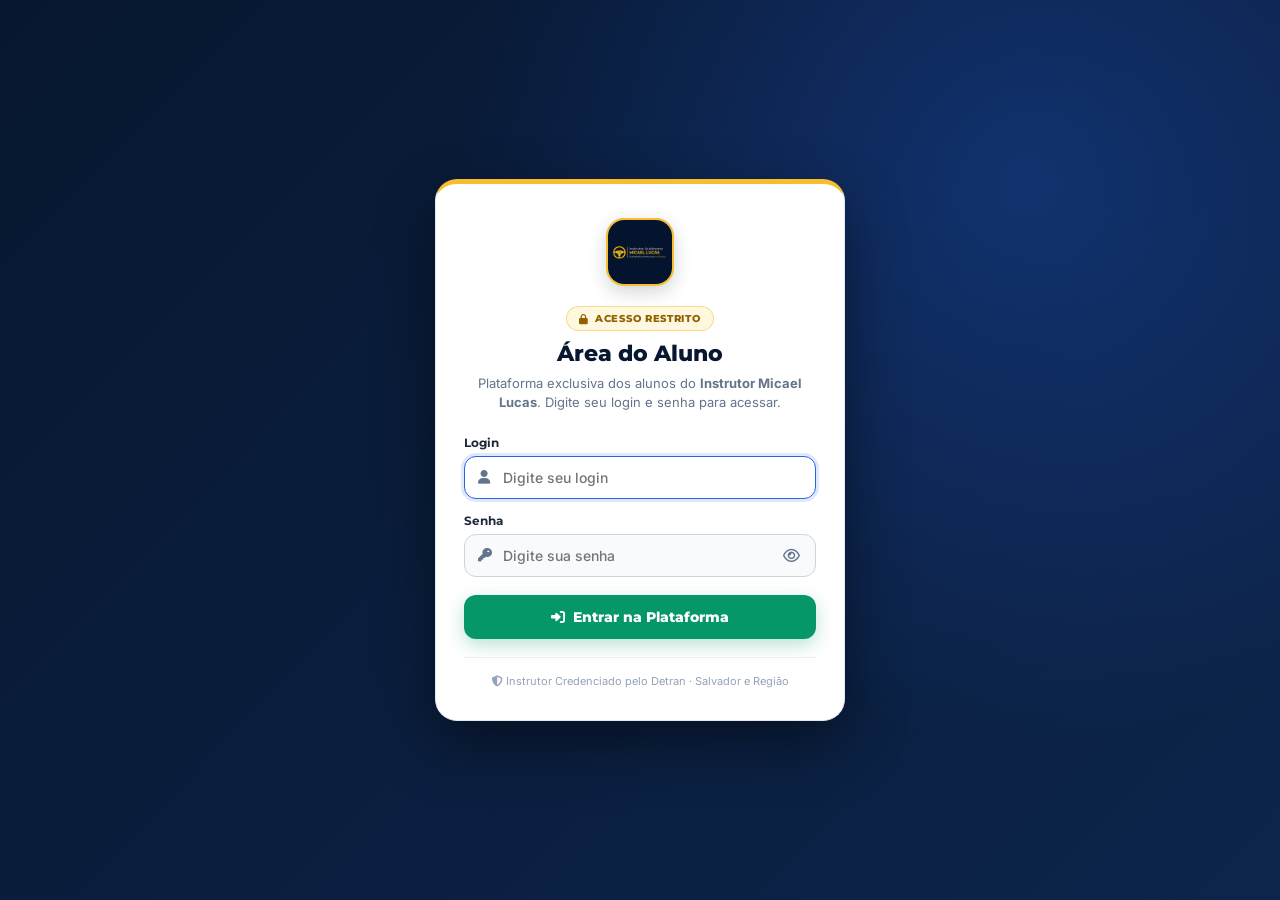
==== commit 17c25785: "Adiciona validacao de acesso com hash criptografico SHA-256" ====
--- a/index.html
+++ b/index.html
@@ -1,4 +1,4 @@
-<!doctype html><html lang="pt-BR"><head><meta charset="utf-8"><meta name="viewport" content="width=device-width,initial-scale=1"><title>Área do Aluno | Instrutor Micael Lucas</title><meta name="description" content="Apostila digital organizada para a preparação da prova teórica do Detran."><link rel="icon" type="image/jpeg" href="logomicaellucas.jpeg"><link rel="apple-touch-icon" href="logomicaellucas.jpeg"><link rel="preconnect" href="https://fonts.googleapis.com"><link rel="preconnect" href="https://fonts.gstatic.com" crossorigin><link href="https://fonts.googleapis.com/css2?family=Inter:wght@400;500;600;700&family=Montserrat:wght@600;700;800&display=swap" rel="stylesheet"><link href="https://cdnjs.cloudflare.com/ajax/libs/font-awesome/6.4.0/css/all.min.css" rel="stylesheet">
+<!doctype html><html lang="pt-BR"><head><meta charset="utf-8"><meta name="viewport" content="width=device-width,initial-scale=1"><title>Área do Aluno | Instrutor Micael Lucas</title><meta name="description" content="Apostila digital organizada para a preparação da prova teórica do Detran."><link rel="icon" type="image/jpeg" href="logomicaellucas.jpeg"><link rel="apple-touch-icon" href="logomicaellucas.jpeg"><link rel="preconnect" href="https://fonts.googleapis.com"><link rel="preconnect" href="https://fonts.gstatic.com" crossorigin><link href="https://fonts.googleapis.com/css2?family=Inter:wght@400;500;600;700&family=Montserrat:wght@600;700;800&display=swap" rel="stylesheet"><link href="https://cdnjs.cloudflare.com/ajax/libs/font-awesome/6.4.0/css/all.min.css" rel="stylesheet"><script src="assets/auth.js"></script>
 <style>
 .study-visual{margin:30px 0;padding:22px;border-radius:16px;background:linear-gradient(135deg,#f7faff,#eef4ff);border:1px solid #dbe7fb}.study-visual-head{display:flex;align-items:center;gap:9px;margin-bottom:16px;font:800 14px Montserrat;color:#183766}.study-visual-grid{display:grid;grid-template-columns:repeat(3,1fr);gap:12px}.visual-card{min-height:125px;background:#fff;border:1px solid #dde6f2;border-radius:13px;padding:17px;display:flex;flex-direction:column;align-items:flex-start;gap:9px}.visual-card i{width:38px;height:38px;border-radius:10px;display:grid;place-items:center;background:color-mix(in srgb,var(--accent) 12%,white);color:var(--accent);font-size:17px}.visual-card strong{font:800 12px/1.35 Montserrat;color:#1c2d49}.visual-card span{color:#6c7b90;font:12px/1.45 Inter,sans-serif}.study-table-wrap{margin:30px 0;border:1px solid #dfe6ef;border-radius:15px;overflow:hidden}.study-table-title{display:flex;align-items:center;gap:9px;margin:0;padding:15px 18px;background:#f5f8fc;font:800 13px Montserrat;color:#263b5c}.study-table{width:100%;border-collapse:collapse;font:13px/1.5 Inter,sans-serif}.study-table th{background:#102746;color:#fff;text-align:left;padding:12px 15px;font-size:11px;text-transform:uppercase;letter-spacing:.04em}.study-table td{padding:12px 15px;border-top:1px solid #e6ebf2;vertical-align:top}.study-table tr:nth-child(even) td{background:#fafbfd}.exam-tip{margin:30px 0 5px;padding:17px 19px;border-left:4px solid var(--gold);border-radius:0 12px 12px 0;background:#fffbeb;font:14px/1.6 Inter,sans-serif;color:#54451b}.exam-tip strong{display:block;font-family:Montserrat,sans-serif;color:#7c5d00;margin-bottom:4px}.paper-content .study-visual,.paper-content .study-table-wrap,.paper-content .exam-tip{font-style:normal}.paper-content .study-visual p,.paper-content .study-table-wrap p,.paper-content .exam-tip p{margin:0}.paper-content .study-visual p:first-child:first-letter,.paper-content .study-table-wrap p:first-child:first-letter,.paper-content .exam-tip p:first-child:first-letter{float:none;font:inherit;margin:0;color:inherit}
 :root{--navy:#07172f;--gold:#f7bd2f;--blue:#2563eb;--ink:#13213a;--muted:#64748b;--line:#e1e8f2;--bg:#f4f7fb;--green:#159669;--shadow:0 18px 45px #0f234117}*{box-sizing:border-box}html{scroll-behavior:smooth}body{margin:0;background:var(--bg);color:var(--ink);font:15px/1.65 Inter,sans-serif}button,input{font:inherit}button,a{cursor:pointer}a{text-decoration:none;color:inherit}h1,h2,h3{font-family:Montserrat,sans-serif;line-height:1.18;margin:0}.shell{width:min(1180px,calc(100% - 40px));margin:auto}
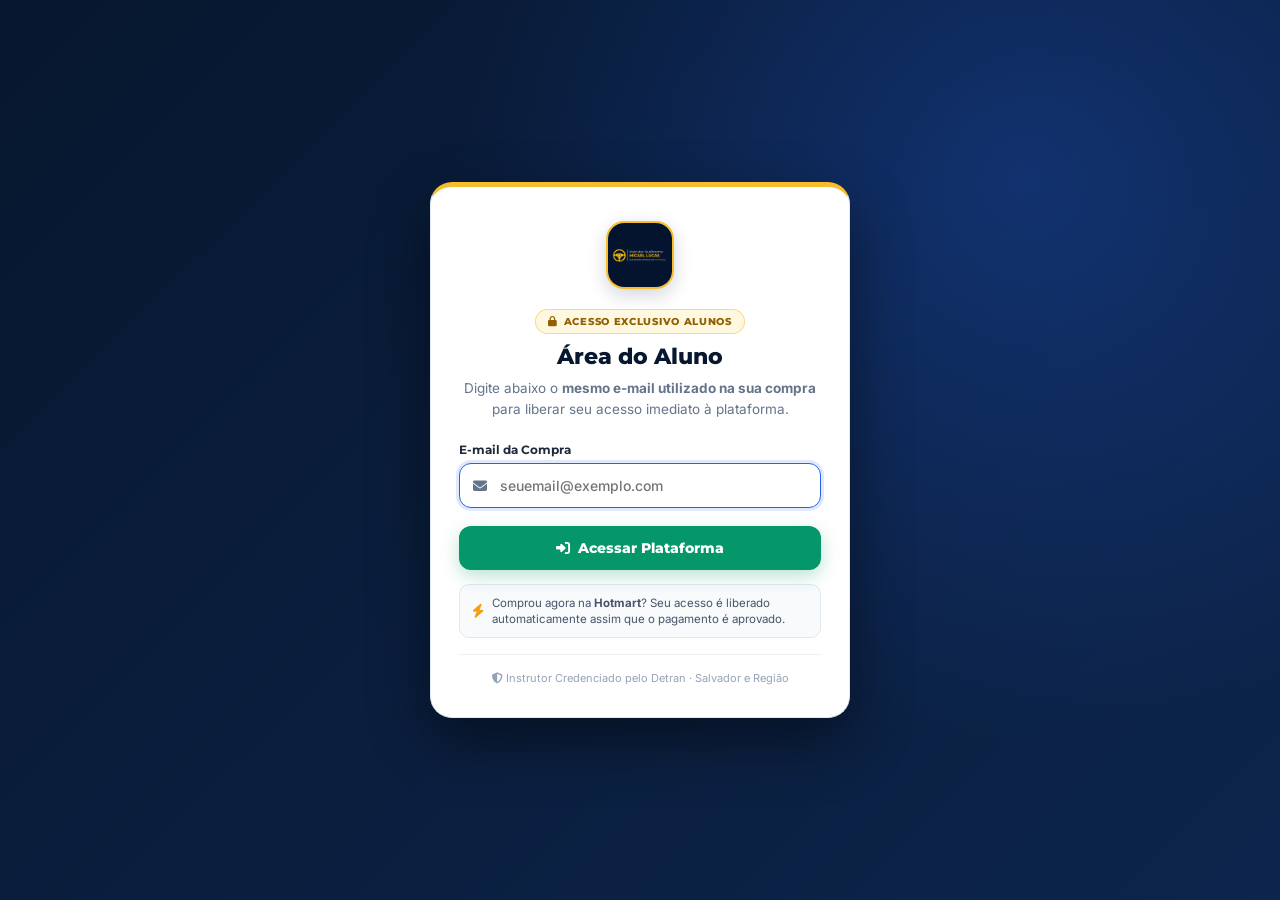
==== commit 4a7d2796: "Conectar login de alunos via e-mail ao Supabase e Webhook Hotmart" ====
--- a/index.html
+++ b/index.html
@@ -1,4 +1,4 @@
-<!doctype html><html lang="pt-BR"><head><meta charset="utf-8"><meta name="viewport" content="width=device-width,initial-scale=1"><title>Área do Aluno | Instrutor Micael Lucas</title><meta name="description" content="Apostila digital organizada para a preparação da prova teórica do Detran."><link rel="icon" type="image/jpeg" href="logomicaellucas.jpeg"><link rel="apple-touch-icon" href="logomicaellucas.jpeg"><link rel="preconnect" href="https://fonts.googleapis.com"><link rel="preconnect" href="https://fonts.gstatic.com" crossorigin><link href="https://fonts.googleapis.com/css2?family=Inter:wght@400;500;600;700&family=Montserrat:wght@600;700;800&display=swap" rel="stylesheet"><link href="https://cdnjs.cloudflare.com/ajax/libs/font-awesome/6.4.0/css/all.min.css" rel="stylesheet"><script src="assets/auth.js"></script>
+<!doctype html><html lang="pt-BR"><head><meta charset="utf-8"><meta name="viewport" content="width=device-width,initial-scale=1"><title>Área do Aluno | Instrutor Micael Lucas</title><meta name="description" content="Apostila digital organizada para a preparação da prova teórica do Detran."><link rel="icon" type="image/jpeg" href="logomicaellucas.jpeg"><link rel="apple-touch-icon" href="logomicaellucas.jpeg"><link rel="preconnect" href="https://fonts.googleapis.com"><link rel="preconnect" href="https://fonts.gstatic.com" crossorigin><link href="https://fonts.googleapis.com/css2?family=Inter:wght@400;500;600;700&family=Montserrat:wght@600;700;800&display=swap" rel="stylesheet"><link href="https://cdnjs.cloudflare.com/ajax/libs/font-awesome/6.4.0/css/all.min.css" rel="stylesheet"><script src="assets/auth.js?v=2"></script>
 <style>
 .study-visual{margin:30px 0;padding:22px;border-radius:16px;background:linear-gradient(135deg,#f7faff,#eef4ff);border:1px solid #dbe7fb}.study-visual-head{display:flex;align-items:center;gap:9px;margin-bottom:16px;font:800 14px Montserrat;color:#183766}.study-visual-grid{display:grid;grid-template-columns:repeat(3,1fr);gap:12px}.visual-card{min-height:125px;background:#fff;border:1px solid #dde6f2;border-radius:13px;padding:17px;display:flex;flex-direction:column;align-items:flex-start;gap:9px}.visual-card i{width:38px;height:38px;border-radius:10px;display:grid;place-items:center;background:color-mix(in srgb,var(--accent) 12%,white);color:var(--accent);font-size:17px}.visual-card strong{font:800 12px/1.35 Montserrat;color:#1c2d49}.visual-card span{color:#6c7b90;font:12px/1.45 Inter,sans-serif}.study-table-wrap{margin:30px 0;border:1px solid #dfe6ef;border-radius:15px;overflow:hidden}.study-table-title{display:flex;align-items:center;gap:9px;margin:0;padding:15px 18px;background:#f5f8fc;font:800 13px Montserrat;color:#263b5c}.study-table{width:100%;border-collapse:collapse;font:13px/1.5 Inter,sans-serif}.study-table th{background:#102746;color:#fff;text-align:left;padding:12px 15px;font-size:11px;text-transform:uppercase;letter-spacing:.04em}.study-table td{padding:12px 15px;border-top:1px solid #e6ebf2;vertical-align:top}.study-table tr:nth-child(even) td{background:#fafbfd}.exam-tip{margin:30px 0 5px;padding:17px 19px;border-left:4px solid var(--gold);border-radius:0 12px 12px 0;background:#fffbeb;font:14px/1.6 Inter,sans-serif;color:#54451b}.exam-tip strong{display:block;font-family:Montserrat,sans-serif;color:#7c5d00;margin-bottom:4px}.paper-content .study-visual,.paper-content .study-table-wrap,.paper-content .exam-tip{font-style:normal}.paper-content .study-visual p,.paper-content .study-table-wrap p,.paper-content .exam-tip p{margin:0}.paper-content .study-visual p:first-child:first-letter,.paper-content .study-table-wrap p:first-child:first-letter,.paper-content .exam-tip p:first-child:first-letter{float:none;font:inherit;margin:0;color:inherit}
 :root{--navy:#07172f;--gold:#f7bd2f;--blue:#2563eb;--ink:#13213a;--muted:#64748b;--line:#e1e8f2;--bg:#f4f7fb;--green:#159669;--shadow:0 18px 45px #0f234117}*{box-sizing:border-box}html{scroll-behavior:smooth}body{margin:0;background:var(--bg);color:var(--ink);font:15px/1.65 Inter,sans-serif}button,input{font:inherit}button,a{cursor:pointer}a{text-decoration:none;color:inherit}h1,h2,h3{font-family:Montserrat,sans-serif;line-height:1.18;margin:0}.shell{width:min(1180px,calc(100% - 40px));margin:auto}
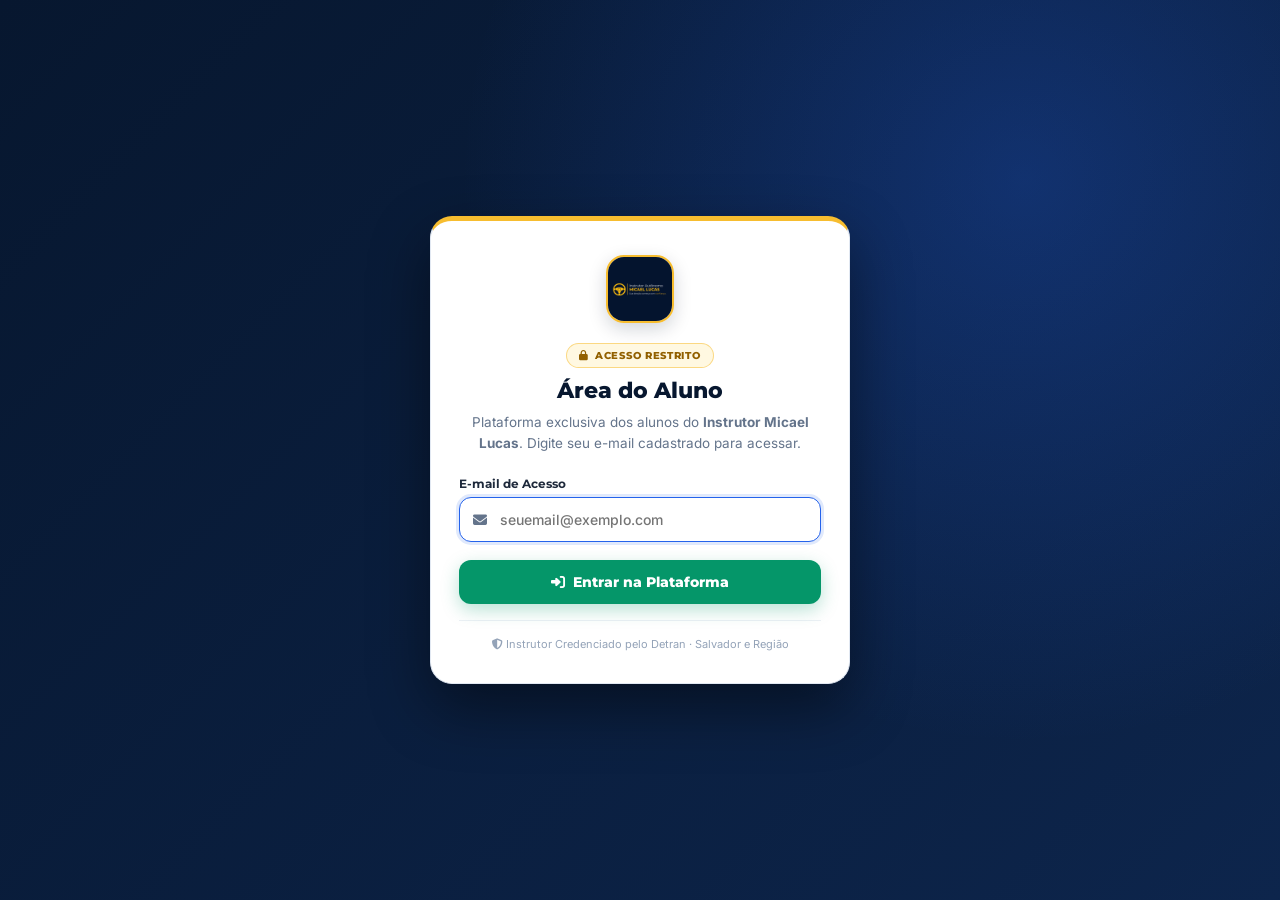
==== commit 6f294db2: "Remover mencao a compra/Hotmart da tela de login" ====
--- a/index.html
+++ b/index.html
@@ -1,4 +1,4 @@
-<!doctype html><html lang="pt-BR"><head><meta charset="utf-8"><meta name="viewport" content="width=device-width,initial-scale=1"><title>Área do Aluno | Instrutor Micael Lucas</title><meta name="description" content="Apostila digital organizada para a preparação da prova teórica do Detran."><link rel="icon" type="image/jpeg" href="logomicaellucas.jpeg"><link rel="apple-touch-icon" href="logomicaellucas.jpeg"><link rel="preconnect" href="https://fonts.googleapis.com"><link rel="preconnect" href="https://fonts.gstatic.com" crossorigin><link href="https://fonts.googleapis.com/css2?family=Inter:wght@400;500;600;700&family=Montserrat:wght@600;700;800&display=swap" rel="stylesheet"><link href="https://cdnjs.cloudflare.com/ajax/libs/font-awesome/6.4.0/css/all.min.css" rel="stylesheet"><script src="assets/auth.js?v=2"></script>
+<!doctype html><html lang="pt-BR"><head><meta charset="utf-8"><meta name="viewport" content="width=device-width,initial-scale=1"><title>Área do Aluno | Instrutor Micael Lucas</title><meta name="description" content="Apostila digital organizada para a preparação da prova teórica do Detran."><link rel="icon" type="image/jpeg" href="logomicaellucas.jpeg"><link rel="apple-touch-icon" href="logomicaellucas.jpeg"><link rel="preconnect" href="https://fonts.googleapis.com"><link rel="preconnect" href="https://fonts.gstatic.com" crossorigin><link href="https://fonts.googleapis.com/css2?family=Inter:wght@400;500;600;700&family=Montserrat:wght@600;700;800&display=swap" rel="stylesheet"><link href="https://cdnjs.cloudflare.com/ajax/libs/font-awesome/6.4.0/css/all.min.css" rel="stylesheet"><script src="assets/auth.js?v=3"></script>
 <style>
 .study-visual{margin:30px 0;padding:22px;border-radius:16px;background:linear-gradient(135deg,#f7faff,#eef4ff);border:1px solid #dbe7fb}.study-visual-head{display:flex;align-items:center;gap:9px;margin-bottom:16px;font:800 14px Montserrat;color:#183766}.study-visual-grid{display:grid;grid-template-columns:repeat(3,1fr);gap:12px}.visual-card{min-height:125px;background:#fff;border:1px solid #dde6f2;border-radius:13px;padding:17px;display:flex;flex-direction:column;align-items:flex-start;gap:9px}.visual-card i{width:38px;height:38px;border-radius:10px;display:grid;place-items:center;background:color-mix(in srgb,var(--accent) 12%,white);color:var(--accent);font-size:17px}.visual-card strong{font:800 12px/1.35 Montserrat;color:#1c2d49}.visual-card span{color:#6c7b90;font:12px/1.45 Inter,sans-serif}.study-table-wrap{margin:30px 0;border:1px solid #dfe6ef;border-radius:15px;overflow:hidden}.study-table-title{display:flex;align-items:center;gap:9px;margin:0;padding:15px 18px;background:#f5f8fc;font:800 13px Montserrat;color:#263b5c}.study-table{width:100%;border-collapse:collapse;font:13px/1.5 Inter,sans-serif}.study-table th{background:#102746;color:#fff;text-align:left;padding:12px 15px;font-size:11px;text-transform:uppercase;letter-spacing:.04em}.study-table td{padding:12px 15px;border-top:1px solid #e6ebf2;vertical-align:top}.study-table tr:nth-child(even) td{background:#fafbfd}.exam-tip{margin:30px 0 5px;padding:17px 19px;border-left:4px solid var(--gold);border-radius:0 12px 12px 0;background:#fffbeb;font:14px/1.6 Inter,sans-serif;color:#54451b}.exam-tip strong{display:block;font-family:Montserrat,sans-serif;color:#7c5d00;margin-bottom:4px}.paper-content .study-visual,.paper-content .study-table-wrap,.paper-content .exam-tip{font-style:normal}.paper-content .study-visual p,.paper-content .study-table-wrap p,.paper-content .exam-tip p{margin:0}.paper-content .study-visual p:first-child:first-letter,.paper-content .study-table-wrap p:first-child:first-letter,.paper-content .exam-tip p:first-child:first-letter{float:none;font:inherit;margin:0;color:inherit}
 :root{--navy:#07172f;--gold:#f7bd2f;--blue:#2563eb;--ink:#13213a;--muted:#64748b;--line:#e1e8f2;--bg:#f4f7fb;--green:#159669;--shadow:0 18px 45px #0f234117}*{box-sizing:border-box}html{scroll-behavior:smooth}body{margin:0;background:var(--bg);color:var(--ink);font:15px/1.65 Inter,sans-serif}button,input{font:inherit}button,a{cursor:pointer}a{text-decoration:none;color:inherit}h1,h2,h3{font-family:Montserrat,sans-serif;line-height:1.18;margin:0}.shell{width:min(1180px,calc(100% - 40px));margin:auto}
